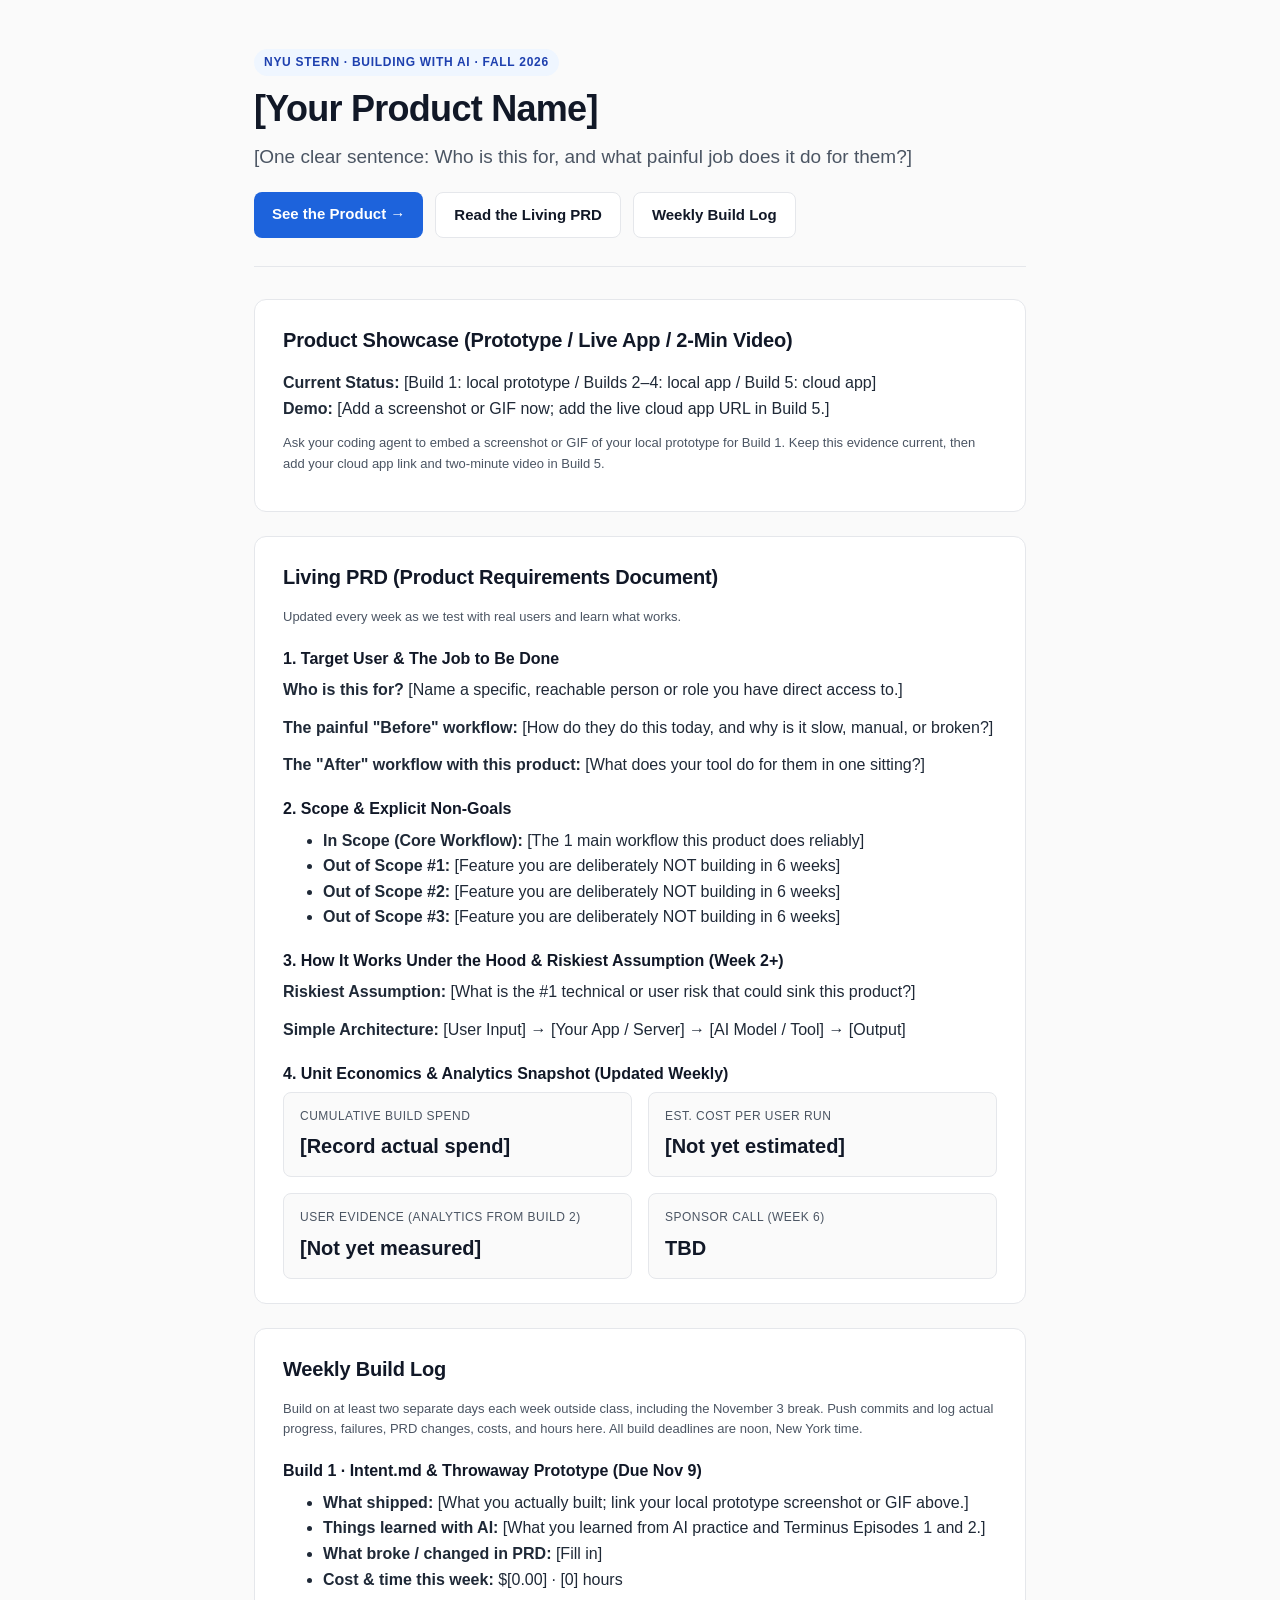
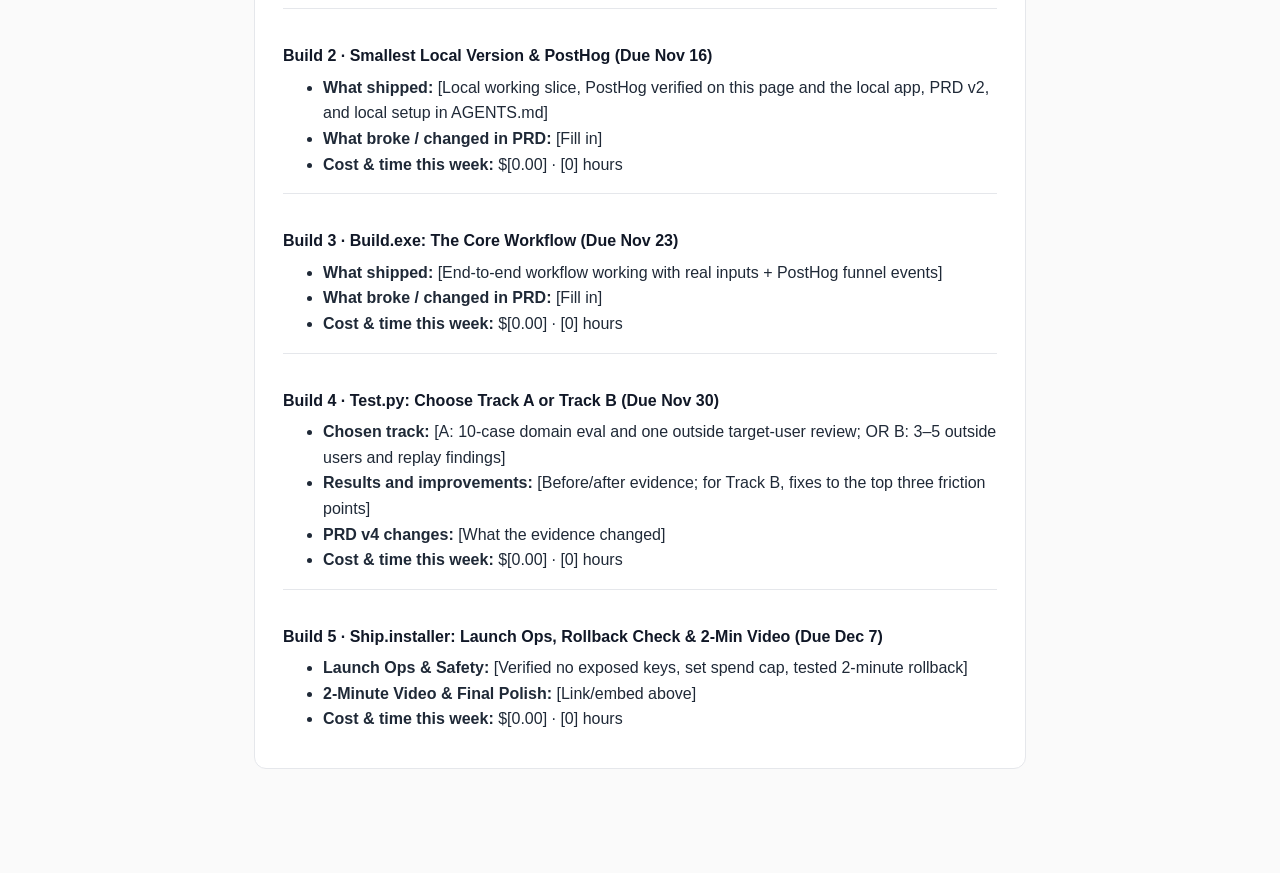
==== docs/index.html @ 8d72dbf9 "Initial commit" ====
<!DOCTYPE html>
<html lang="en">
<head>
  <meta charset="UTF-8" />
  <meta name="viewport" content="width=device-width, initial-scale=1.0" />
  <title>[Your Product Name] · Building with AI (Fall 2026)</title>

  <!-- Week 1: create your PostHog account only.
       Build 2: paste your project's current PostHog web snippet here,
       then install analytics in the local app and verify events. -->

  <style>
    :root {
      --bg: #fafafa;
      --card: #ffffff;
      --text: #111827;
      --muted: #4b5563;
      --border: #e5e7eb;
      --accent: #1d63dc;
      --tag-bg: #eff6ff;
      --tag-text: #1e40af;
    }
    * { box-sizing: border-box; }
    body {
      margin: 0;
      font-family: -apple-system, BlinkMacSystemFont, "DM Sans", "Segoe UI", Roboto, sans-serif;
      background: var(--bg);
      color: var(--text);
      line-height: 1.6;
    }
    .container {
      max-width: 820px;
      margin: 0 auto;
      padding: 48px 24px 80px;
    }
    header {
      border-bottom: 1px solid var(--border);
      padding-bottom: 28px;
      margin-bottom: 32px;
    }
    .eyebrow {
      display: inline-block;
      font-size: 12px;
      font-weight: 600;
      text-transform: uppercase;
      letter-spacing: 0.06em;
      background: var(--tag-bg);
      color: var(--tag-text);
      padding: 4px 10px;
      border-radius: 999px;
      margin-bottom: 12px;
    }
    h1 {
      font-size: 36px;
      line-height: 1.15;
      margin: 0 0 12px;
      letter-spacing: -0.02em;
    }
    .tagline {
      font-size: 19px;
      color: var(--muted);
      margin: 0 0 20px;
    }
    .cta-row {
      display: flex;
      gap: 12px;
      flex-wrap: wrap;
    }
    .btn {
      display: inline-block;
      padding: 10px 18px;
      border-radius: 8px;
      font-weight: 600;
      font-size: 15px;
      text-decoration: none;
      background: var(--accent);
      color: #fff;
    }
    .btn-secondary {
      background: var(--card);
      color: var(--text);
      border: 1px solid var(--border);
    }
    section {
      background: var(--card);
      border: 1px solid var(--border);
      border-radius: 12px;
      padding: 24px 28px;
      margin-bottom: 24px;
    }
    h2 {
      font-size: 20px;
      margin: 0 0 14px;
      letter-spacing: -0.01em;
    }
    h3 {
      font-size: 16px;
      margin: 18px 0 6px;
    }
    p, ul {
      margin: 0 0 12px;
      color: #1f2937;
    }
    .grid-2 {
      display: grid;
      grid-template-columns: repeat(auto-fit, minmax(240px, 1fr));
      gap: 16px;
    }
    .stat-box {
      border: 1px solid var(--border);
      border-radius: 8px;
      padding: 14px 16px;
      background: var(--bg);
    }
    .stat-label {
      font-size: 12px;
      color: var(--muted);
      text-transform: uppercase;
      letter-spacing: 0.04em;
    }
    .stat-value {
      font-size: 20px;
      font-weight: 700;
      margin-top: 4px;
    }
    .log-entry {
      border-top: 1px solid var(--border);
      padding-top: 16px;
      margin-top: 16px;
    }
    .log-entry:first-of-type {
      border-top: none;
      padding-top: 0;
      margin-top: 0;
    }
    .meta {
      font-size: 13px;
      color: var(--muted);
    }
  </style>
</head>
<body>
  <div class="container">
    <!-- HERO / PRODUCT PITCH -->
    <header>
      <span class="eyebrow">NYU Stern · Building with AI · Fall 2026</span>
      <h1>[Your Product Name]</h1>
      <p class="tagline">[One clear sentence: Who is this for, and what painful job does it do for them?]</p>
      <div class="cta-row">
        <a class="btn" href="#live-demo" onclick="window.posthog && posthog.capture('clicked_try_product')">See the Product →</a>
        <a class="btn btn-secondary" href="#prd">Read the Living PRD</a>
        <a class="btn btn-secondary" href="#build-log">Weekly Build Log</a>
      </div>
    </header>

    <!-- DEMO / SCREENSHOT / VIDEO SHOWCASE -->
    <section id="live-demo">
      <h2>Product Showcase (Prototype / Live App / 2-Min Video)</h2>
      <p>
        <strong>Current Status:</strong> [Build 1: local prototype / Builds 2–4: local app / Build 5: cloud app]<br />
        <strong>Demo:</strong> [Add a screenshot or GIF now; add the live cloud app URL in Build 5.]
      </p>
      <p class="meta">
        Ask your coding agent to embed a screenshot or GIF of your local prototype for Build 1. Keep this evidence current, then add your cloud app link and two-minute video in Build 5.
      </p>
    </section>

    <!-- LIVING PRD (Updated every week!) -->
    <section id="prd">
      <h2>Living PRD (Product Requirements Document)</h2>
      <p class="meta">Updated every week as we test with real users and learn what works.</p>

      <h3>1. Target User & The Job to Be Done</h3>
      <p><strong>Who is this for?</strong> [Name a specific, reachable person or role you have direct access to.]</p>
      <p><strong>The painful "Before" workflow:</strong> [How do they do this today, and why is it slow, manual, or broken?]</p>
      <p><strong>The "After" workflow with this product:</strong> [What does your tool do for them in one sitting?]</p>

      <h3>2. Scope & Explicit Non-Goals</h3>
      <ul>
        <li><strong>In Scope (Core Workflow):</strong> [The 1 main workflow this product does reliably]</li>
        <li><strong>Out of Scope #1:</strong> [Feature you are deliberately NOT building in 6 weeks]</li>
        <li><strong>Out of Scope #2:</strong> [Feature you are deliberately NOT building in 6 weeks]</li>
        <li><strong>Out of Scope #3:</strong> [Feature you are deliberately NOT building in 6 weeks]</li>
      </ul>

      <h3>3. How It Works Under the Hood & Riskiest Assumption (Week 2+)</h3>
      <p><strong>Riskiest Assumption:</strong> [What is the #1 technical or user risk that could sink this product?]</p>
      <p><strong>Simple Architecture:</strong> [User Input] → [Your App / Server] → [AI Model / Tool] → [Output]</p>

      <h3>4. Unit Economics & Analytics Snapshot (Updated Weekly)</h3>
      <div class="grid-2">
        <div class="stat-box">
          <div class="stat-label">Cumulative Build Spend</div>
          <div class="stat-value">[Record actual spend]</div>
        </div>
        <div class="stat-box">
          <div class="stat-label">Est. Cost Per User Run</div>
          <div class="stat-value">[Not yet estimated]</div>
        </div>
        <div class="stat-box">
          <div class="stat-label">User Evidence (Analytics from Build 2)</div>
          <div class="stat-value">[Not yet measured]</div>
        </div>
        <div class="stat-box">
          <div class="stat-label">Sponsor Call (Week 6)</div>
          <div class="stat-value">TBD</div>
        </div>
      </div>
    </section>

    <!-- WEEKLY BUILD LOG (Updated at least twice a week via Git commits) -->
    <section id="build-log">
      <h2>Weekly Build Log</h2>
      <p class="meta">Build on at least two separate days each week outside class, including the November 3 break. Push commits and log actual progress, failures, PRD changes, costs, and hours here. All build deadlines are noon, New York time.</p>

      <div class="log-entry">
        <h3>Build 1 · Intent.md & Throwaway Prototype (Due Nov 9)</h3>
        <ul>
          <li><strong>What shipped:</strong> [What you actually built; link your local prototype screenshot or GIF above.]</li>
          <li><strong>Things learned with AI:</strong> [What you learned from AI practice and Terminus Episodes 1 and 2.]</li>
          <li><strong>What broke / changed in PRD:</strong> [Fill in]</li>
          <li><strong>Cost & time this week:</strong> $[0.00] · [0] hours</li>
        </ul>
      </div>

      <div class="log-entry">
        <h3>Build 2 · Smallest Local Version & PostHog (Due Nov 16)</h3>
        <ul>
          <li><strong>What shipped:</strong> [Local working slice, PostHog verified on this page and the local app, PRD v2, and local setup in AGENTS.md]</li>
          <li><strong>What broke / changed in PRD:</strong> [Fill in]</li>
          <li><strong>Cost & time this week:</strong> $[0.00] · [0] hours</li>
        </ul>
      </div>

      <div class="log-entry">
        <h3>Build 3 · Build.exe: The Core Workflow (Due Nov 23)</h3>
        <ul>
          <li><strong>What shipped:</strong> [End-to-end workflow working with real inputs + PostHog funnel events]</li>
          <li><strong>What broke / changed in PRD:</strong> [Fill in]</li>
          <li><strong>Cost & time this week:</strong> $[0.00] · [0] hours</li>
        </ul>
      </div>

      <div class="log-entry">
        <h3>Build 4 · Test.py: Choose Track A or Track B (Due Nov 30)</h3>
        <ul>
          <li><strong>Chosen track:</strong> [A: 10-case domain eval and one outside target-user review; OR B: 3–5 outside users and replay findings]</li>
          <li><strong>Results and improvements:</strong> [Before/after evidence; for Track B, fixes to the top three friction points]</li>
          <li><strong>PRD v4 changes:</strong> [What the evidence changed]</li>
          <li><strong>Cost & time this week:</strong> $[0.00] · [0] hours</li>
        </ul>
      </div>

      <div class="log-entry">
        <h3>Build 5 · Ship.installer: Launch Ops, Rollback Check & 2-Min Video (Due Dec 7)</h3>
        <ul>
          <li><strong>Launch Ops & Safety:</strong> [Verified no exposed keys, set spend cap, tested 2-minute rollback]</li>
          <li><strong>2-Minute Video & Final Polish:</strong> [Link/embed above]</li>
          <li><strong>Cost & time this week:</strong> $[0.00] · [0] hours</li>
        </ul>
      </div>
    </section>
  </div>
</body>
</html>
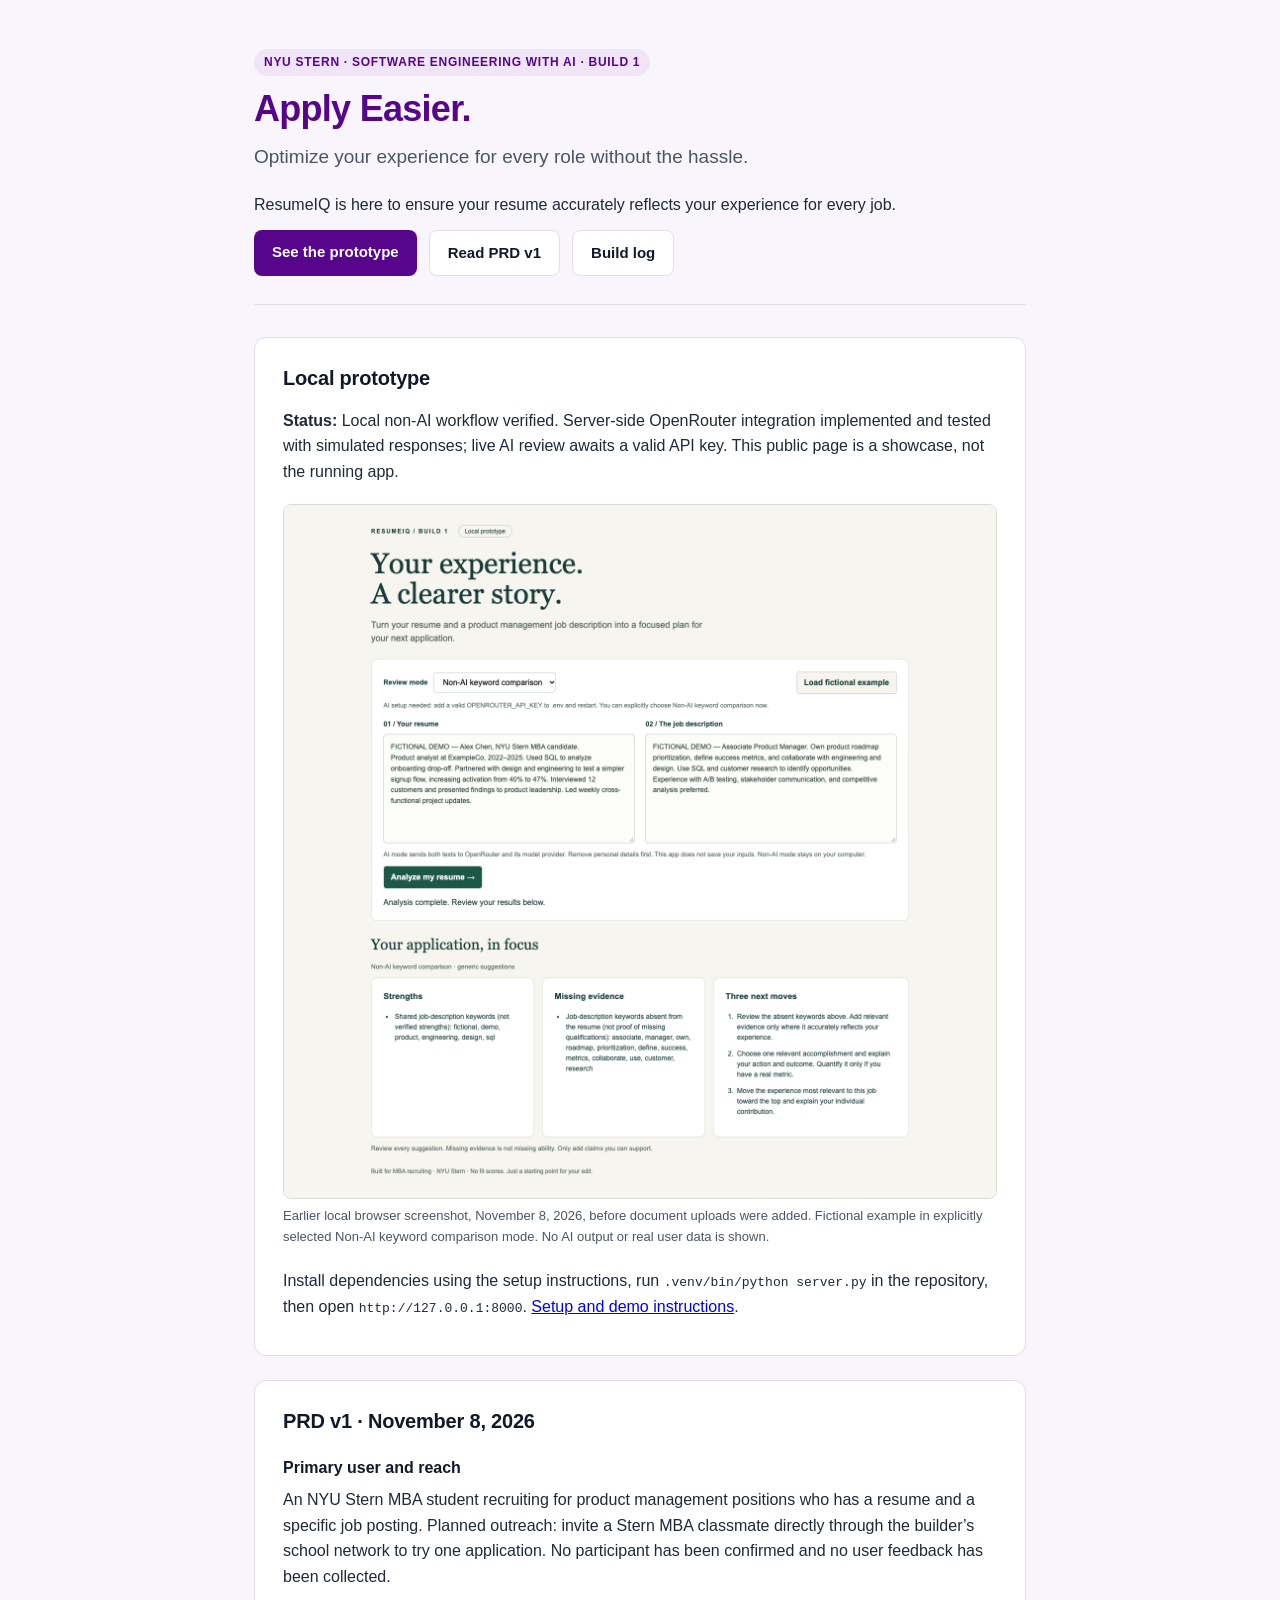
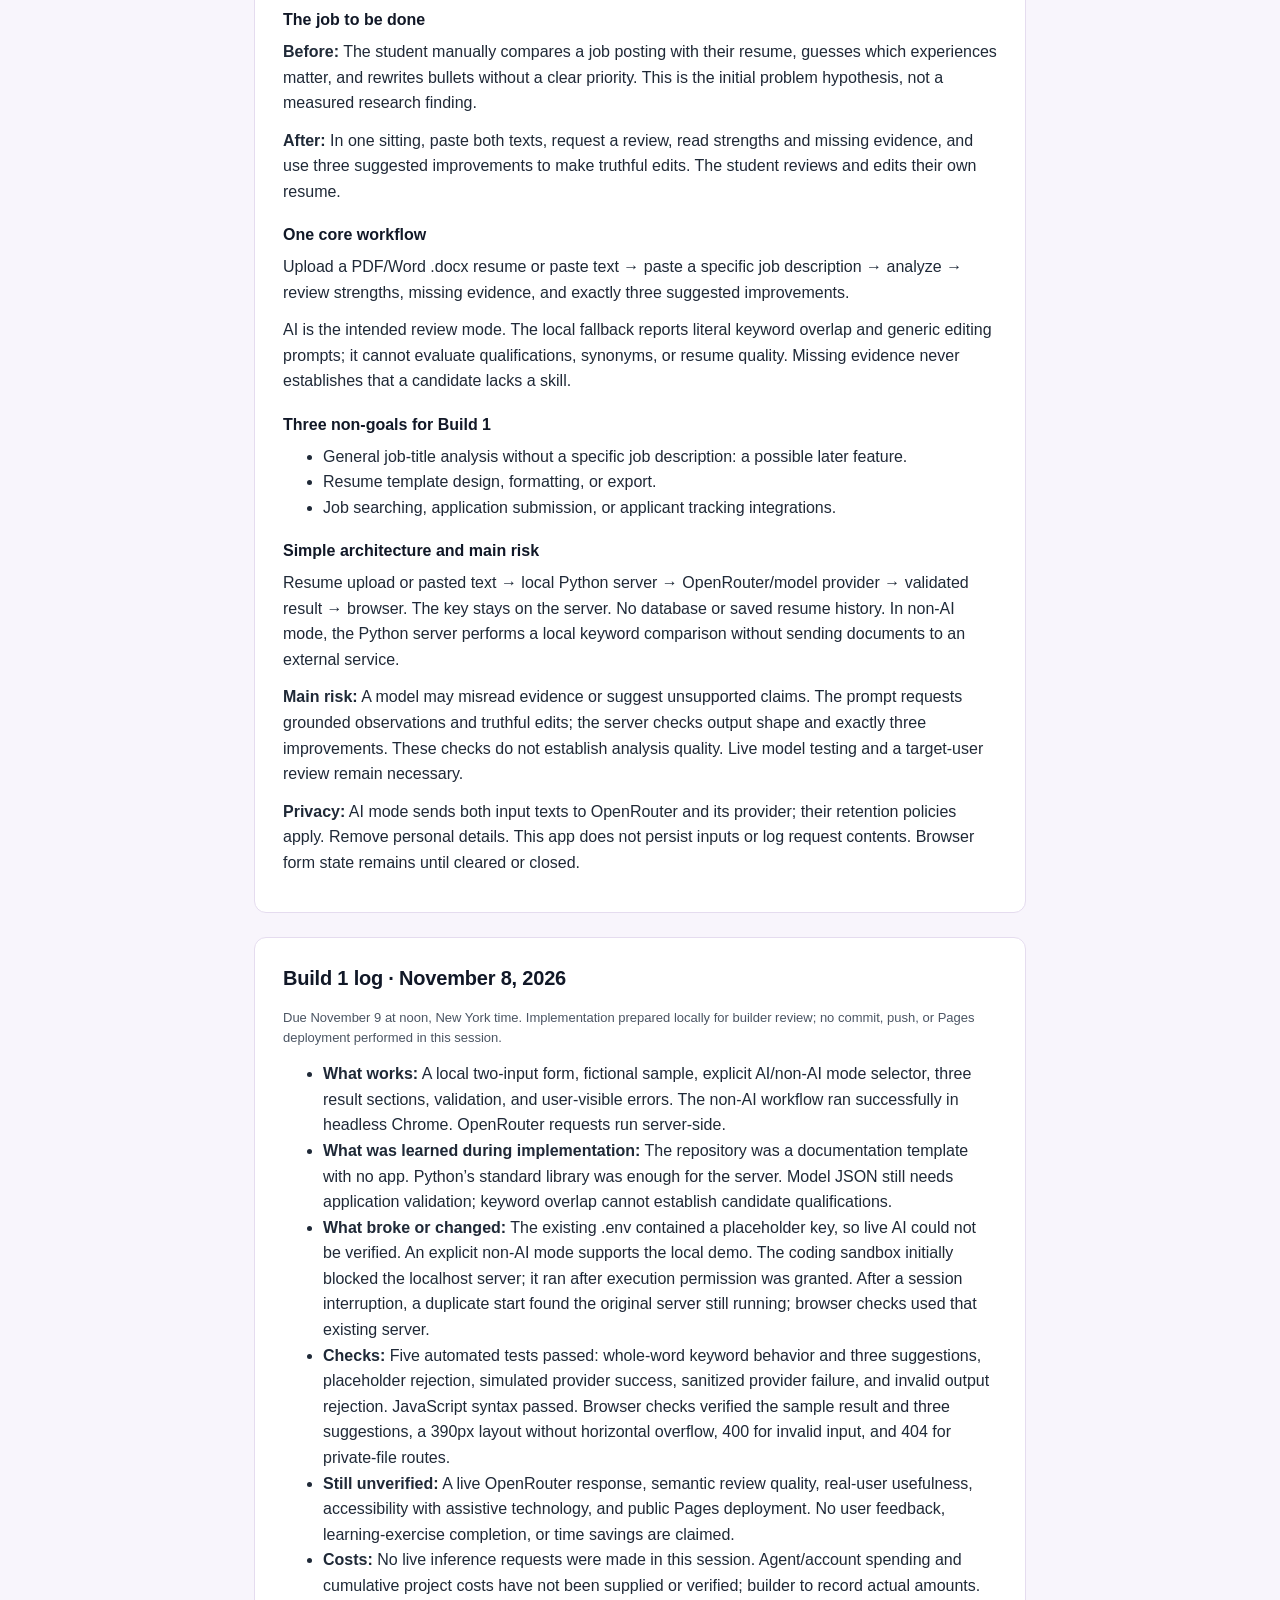
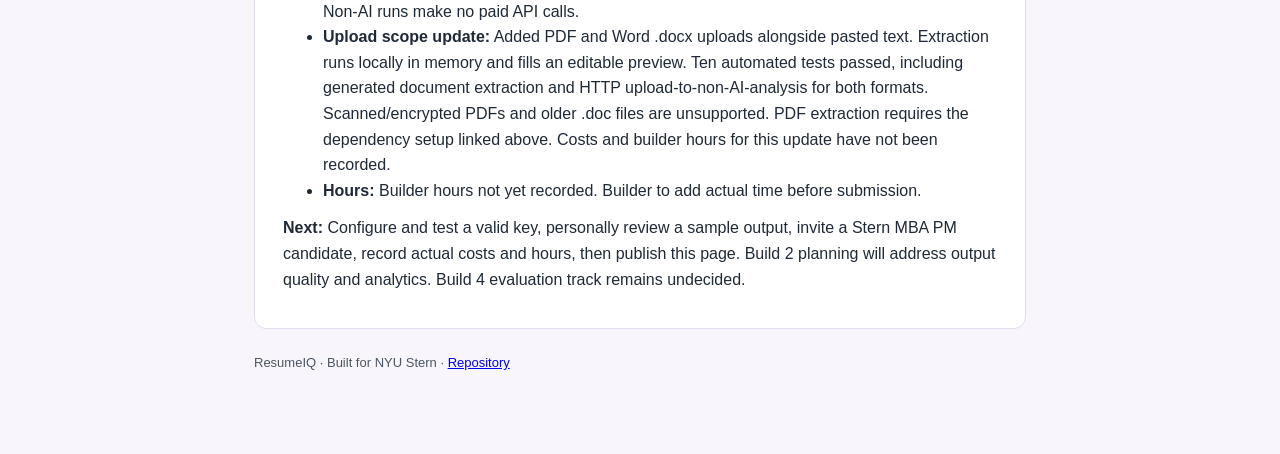
==== commit 9c7c2d4e: "Build ResumeIQ prototype with document uploads and product page" ====
--- a/docs/index.html
+++ b/docs/index.html
@@ -3,7 +3,7 @@
 <head>
   <meta charset="UTF-8" />
   <meta name="viewport" content="width=device-width, initial-scale=1.0" />
-  <title>[Your Product Name] · Building with AI (Fall 2026)</title>
+  <title>Apply Easier. · ResumeIQ</title>
 
   <!-- Week 1: create your PostHog account only.
        Build 2: paste your project's current PostHog web snippet here,
@@ -11,14 +11,14 @@
 
   <style>
     :root {
-      --bg: #fafafa;
+      --bg: #f8f5fc;
       --card: #ffffff;
       --text: #111827;
       --muted: #4b5563;
-      --border: #e5e7eb;
-      --accent: #1d63dc;
-      --tag-bg: #eff6ff;
-      --tag-text: #1e40af;
+      --border: #e5dcef;
+      --accent: #57068c;
+      --tag-bg: #efe5f7;
+      --tag-text: #57068c;
     }
     * { box-sizing: border-box; }
     body {
@@ -51,6 +51,7 @@
       margin-bottom: 12px;
     }
     h1 {
+      color: var(--accent);
       font-size: 36px;
       line-height: 1.15;
       margin: 0 0 12px;
@@ -140,126 +141,53 @@
   </style>
 </head>
 <body>
-  <div class="container">
-    <!-- HERO / PRODUCT PITCH -->
+  <main class="container">
     <header>
-      <span class="eyebrow">NYU Stern · Building with AI · Fall 2026</span>
-      <h1>[Your Product Name]</h1>
-      <p class="tagline">[One clear sentence: Who is this for, and what painful job does it do for them?]</p>
-      <div class="cta-row">
-        <a class="btn" href="#live-demo" onclick="window.posthog && posthog.capture('clicked_try_product')">See the Product →</a>
-        <a class="btn btn-secondary" href="#prd">Read the Living PRD</a>
-        <a class="btn btn-secondary" href="#build-log">Weekly Build Log</a>
-      </div>
+      <span class="eyebrow">NYU Stern · Software Engineering with AI · Build 1</span>
+      <h1>Apply Easier.</h1>
+      <p class="tagline">Optimize your experience for every role without the hassle.</p>
+      <p>ResumeIQ is here to ensure your resume accurately reflects your experience for every job.</p>
+      <div class="cta-row"><a class="btn" href="#live-demo">See the prototype</a><a class="btn btn-secondary" href="#prd">Read PRD v1</a><a class="btn btn-secondary" href="#build-log">Build log</a></div>
     </header>
-
-    <!-- DEMO / SCREENSHOT / VIDEO SHOWCASE -->
     <section id="live-demo">
-      <h2>Product Showcase (Prototype / Live App / 2-Min Video)</h2>
-      <p>
-        <strong>Current Status:</strong> [Build 1: local prototype / Builds 2–4: local app / Build 5: cloud app]<br />
-        <strong>Demo:</strong> [Add a screenshot or GIF now; add the live cloud app URL in Build 5.]
-      </p>
-      <p class="meta">
-        Ask your coding agent to embed a screenshot or GIF of your local prototype for Build 1. Keep this evidence current, then add your cloud app link and two-minute video in Build 5.
-      </p>
+      <h2>Local prototype</h2>
+      <p><strong>Status:</strong> Local non-AI workflow verified. Server-side OpenRouter integration implemented and tested with simulated responses; live AI review awaits a valid API key. This public page is a showcase, not the running app.</p>
+      <figure style="margin:20px 0"><a href="assets/prototype.png"><img src="assets/prototype.png" width="1440" height="1400" style="width:100%;height:auto;border:1px solid #d7ded5;border-radius:8px" alt="Actual ResumeIQ prototype showing fictional resume and job description inputs, non-AI keyword matches, missing keywords, and three generic suggestions."></a><figcaption class="meta">Earlier local browser screenshot, November 8, 2026, before document uploads were added. Fictional example in explicitly selected Non-AI keyword comparison mode. No AI output or real user data is shown.</figcaption></figure>
+      <p>Install dependencies using the setup instructions, run <code>.venv/bin/python server.py</code> in the repository, then open <code>http://127.0.0.1:8000</code>. <a href="https://github.com/building-with-ai-f26/mss9540-projectTBD#readme">Setup and demo instructions</a>.</p>
     </section>
-
-    <!-- LIVING PRD (Updated every week!) -->
     <section id="prd">
-      <h2>Living PRD (Product Requirements Document)</h2>
-      <p class="meta">Updated every week as we test with real users and learn what works.</p>
-
-      <h3>1. Target User & The Job to Be Done</h3>
-      <p><strong>Who is this for?</strong> [Name a specific, reachable person or role you have direct access to.]</p>
-      <p><strong>The painful "Before" workflow:</strong> [How do they do this today, and why is it slow, manual, or broken?]</p>
-      <p><strong>The "After" workflow with this product:</strong> [What does your tool do for them in one sitting?]</p>
-
-      <h3>2. Scope & Explicit Non-Goals</h3>
+      <h2>PRD v1 · November 8, 2026</h2>
+      <h3>Primary user and reach</h3>
+      <p>An NYU Stern MBA student recruiting for product management positions who has a resume and a specific job posting. Planned outreach: invite a Stern MBA classmate directly through the builder’s school network to try one application. No participant has been confirmed and no user feedback has been collected.</p>
+      <h3>The job to be done</h3>
+      <p><strong>Before:</strong> The student manually compares a job posting with their resume, guesses which experiences matter, and rewrites bullets without a clear priority. This is the initial problem hypothesis, not a measured research finding.</p>
+      <p><strong>After:</strong> In one sitting, paste both texts, request a review, read strengths and missing evidence, and use three suggested improvements to make truthful edits. The student reviews and edits their own resume.</p>
+      <h3>One core workflow</h3>
+      <p>Upload a PDF/Word .docx resume or paste text → paste a specific job description → analyze → review strengths, missing evidence, and exactly three suggested improvements.</p>
+      <p>AI is the intended review mode. The local fallback reports literal keyword overlap and generic editing prompts; it cannot evaluate qualifications, synonyms, or resume quality. Missing evidence never establishes that a candidate lacks a skill.</p>
+      <h3>Three non-goals for Build 1</h3>
+      <ul><li>General job-title analysis without a specific job description: a possible later feature.</li><li>Resume template design, formatting, or export.</li><li>Job searching, application submission, or applicant tracking integrations.</li></ul>
+      <h3>Simple architecture and main risk</h3>
+      <p>Resume upload or pasted text → local Python server → OpenRouter/model provider → validated result → browser. The key stays on the server. No database or saved resume history. In non-AI mode, the Python server performs a local keyword comparison without sending documents to an external service.</p>
+      <p><strong>Main risk:</strong> A model may misread evidence or suggest unsupported claims. The prompt requests grounded observations and truthful edits; the server checks output shape and exactly three improvements. These checks do not establish analysis quality. Live model testing and a target-user review remain necessary.</p>
+      <p><strong>Privacy:</strong> AI mode sends both input texts to OpenRouter and its provider; their retention policies apply. Remove personal details. This app does not persist inputs or log request contents. Browser form state remains until cleared or closed.</p>
+    </section>
+    <section id="build-log">
+      <h2>Build 1 log · November 8, 2026</h2>
+      <p class="meta">Due November 9 at noon, New York time. Implementation prepared locally for builder review; no commit, push, or Pages deployment performed in this session.</p>
       <ul>
-        <li><strong>In Scope (Core Workflow):</strong> [The 1 main workflow this product does reliably]</li>
-        <li><strong>Out of Scope #1:</strong> [Feature you are deliberately NOT building in 6 weeks]</li>
-        <li><strong>Out of Scope #2:</strong> [Feature you are deliberately NOT building in 6 weeks]</li>
-        <li><strong>Out of Scope #3:</strong> [Feature you are deliberately NOT building in 6 weeks]</li>
+        <li><strong>What works:</strong> A local two-input form, fictional sample, explicit AI/non-AI mode selector, three result sections, validation, and user-visible errors. The non-AI workflow ran successfully in headless Chrome. OpenRouter requests run server-side.</li>
+        <li><strong>What was learned during implementation:</strong> The repository was a documentation template with no app. Python’s standard library was enough for the server. Model JSON still needs application validation; keyword overlap cannot establish candidate qualifications.</li>
+        <li><strong>What broke or changed:</strong> The existing .env contained a placeholder key, so live AI could not be verified. An explicit non-AI mode supports the local demo. The coding sandbox initially blocked the localhost server; it ran after execution permission was granted. After a session interruption, a duplicate start found the original server still running; browser checks used that existing server.</li>
+        <li><strong>Checks:</strong> Five automated tests passed: whole-word keyword behavior and three suggestions, placeholder rejection, simulated provider success, sanitized provider failure, and invalid output rejection. JavaScript syntax passed. Browser checks verified the sample result and three suggestions, a 390px layout without horizontal overflow, 400 for invalid input, and 404 for private-file routes.</li>
+        <li><strong>Still unverified:</strong> A live OpenRouter response, semantic review quality, real-user usefulness, accessibility with assistive technology, and public Pages deployment. No user feedback, learning-exercise completion, or time savings are claimed.</li>
+        <li><strong>Costs:</strong> No live inference requests were made in this session. Agent/account spending and cumulative project costs have not been supplied or verified; builder to record actual amounts. Non-AI runs make no paid API calls.</li>
+        <li><strong>Upload scope update:</strong> Added PDF and Word .docx uploads alongside pasted text. Extraction runs locally in memory and fills an editable preview. Ten automated tests passed, including generated document extraction and HTTP upload-to-non-AI-analysis for both formats. Scanned/encrypted PDFs and older .doc files are unsupported. PDF extraction requires the dependency setup linked above. Costs and builder hours for this update have not been recorded.</li>
+        <li><strong>Hours:</strong> Builder hours not yet recorded. Builder to add actual time before submission.</li>
       </ul>
-
-      <h3>3. How It Works Under the Hood & Riskiest Assumption (Week 2+)</h3>
-      <p><strong>Riskiest Assumption:</strong> [What is the #1 technical or user risk that could sink this product?]</p>
-      <p><strong>Simple Architecture:</strong> [User Input] → [Your App / Server] → [AI Model / Tool] → [Output]</p>
-
-      <h3>4. Unit Economics & Analytics Snapshot (Updated Weekly)</h3>
-      <div class="grid-2">
-        <div class="stat-box">
-          <div class="stat-label">Cumulative Build Spend</div>
-          <div class="stat-value">[Record actual spend]</div>
-        </div>
-        <div class="stat-box">
-          <div class="stat-label">Est. Cost Per User Run</div>
-          <div class="stat-value">[Not yet estimated]</div>
-        </div>
-        <div class="stat-box">
-          <div class="stat-label">User Evidence (Analytics from Build 2)</div>
-          <div class="stat-value">[Not yet measured]</div>
-        </div>
-        <div class="stat-box">
-          <div class="stat-label">Sponsor Call (Week 6)</div>
-          <div class="stat-value">TBD</div>
-        </div>
-      </div>
+      <p><strong>Next:</strong> Configure and test a valid key, personally review a sample output, invite a Stern MBA PM candidate, record actual costs and hours, then publish this page. Build 2 planning will address output quality and analytics. Build 4 evaluation track remains undecided.</p>
     </section>
-
-    <!-- WEEKLY BUILD LOG (Updated at least twice a week via Git commits) -->
-    <section id="build-log">
-      <h2>Weekly Build Log</h2>
-      <p class="meta">Build on at least two separate days each week outside class, including the November 3 break. Push commits and log actual progress, failures, PRD changes, costs, and hours here. All build deadlines are noon, New York time.</p>
-
-      <div class="log-entry">
-        <h3>Build 1 · Intent.md & Throwaway Prototype (Due Nov 9)</h3>
-        <ul>
-          <li><strong>What shipped:</strong> [What you actually built; link your local prototype screenshot or GIF above.]</li>
-          <li><strong>Things learned with AI:</strong> [What you learned from AI practice and Terminus Episodes 1 and 2.]</li>
-          <li><strong>What broke / changed in PRD:</strong> [Fill in]</li>
-          <li><strong>Cost & time this week:</strong> $[0.00] · [0] hours</li>
-        </ul>
-      </div>
-
-      <div class="log-entry">
-        <h3>Build 2 · Smallest Local Version & PostHog (Due Nov 16)</h3>
-        <ul>
-          <li><strong>What shipped:</strong> [Local working slice, PostHog verified on this page and the local app, PRD v2, and local setup in AGENTS.md]</li>
-          <li><strong>What broke / changed in PRD:</strong> [Fill in]</li>
-          <li><strong>Cost & time this week:</strong> $[0.00] · [0] hours</li>
-        </ul>
-      </div>
-
-      <div class="log-entry">
-        <h3>Build 3 · Build.exe: The Core Workflow (Due Nov 23)</h3>
-        <ul>
-          <li><strong>What shipped:</strong> [End-to-end workflow working with real inputs + PostHog funnel events]</li>
-          <li><strong>What broke / changed in PRD:</strong> [Fill in]</li>
-          <li><strong>Cost & time this week:</strong> $[0.00] · [0] hours</li>
-        </ul>
-      </div>
-
-      <div class="log-entry">
-        <h3>Build 4 · Test.py: Choose Track A or Track B (Due Nov 30)</h3>
-        <ul>
-          <li><strong>Chosen track:</strong> [A: 10-case domain eval and one outside target-user review; OR B: 3–5 outside users and replay findings]</li>
-          <li><strong>Results and improvements:</strong> [Before/after evidence; for Track B, fixes to the top three friction points]</li>
-          <li><strong>PRD v4 changes:</strong> [What the evidence changed]</li>
-          <li><strong>Cost & time this week:</strong> $[0.00] · [0] hours</li>
-        </ul>
-      </div>
-
-      <div class="log-entry">
-        <h3>Build 5 · Ship.installer: Launch Ops, Rollback Check & 2-Min Video (Due Dec 7)</h3>
-        <ul>
-          <li><strong>Launch Ops & Safety:</strong> [Verified no exposed keys, set spend cap, tested 2-minute rollback]</li>
-          <li><strong>2-Minute Video & Final Polish:</strong> [Link/embed above]</li>
-          <li><strong>Cost & time this week:</strong> $[0.00] · [0] hours</li>
-        </ul>
-      </div>
-    </section>
-  </div>
+    <footer class="meta">ResumeIQ · Built for NYU Stern · <a href="https://github.com/building-with-ai-f26/mss9540-projectTBD">Repository</a></footer>
+  </main>
 </body>
 </html>
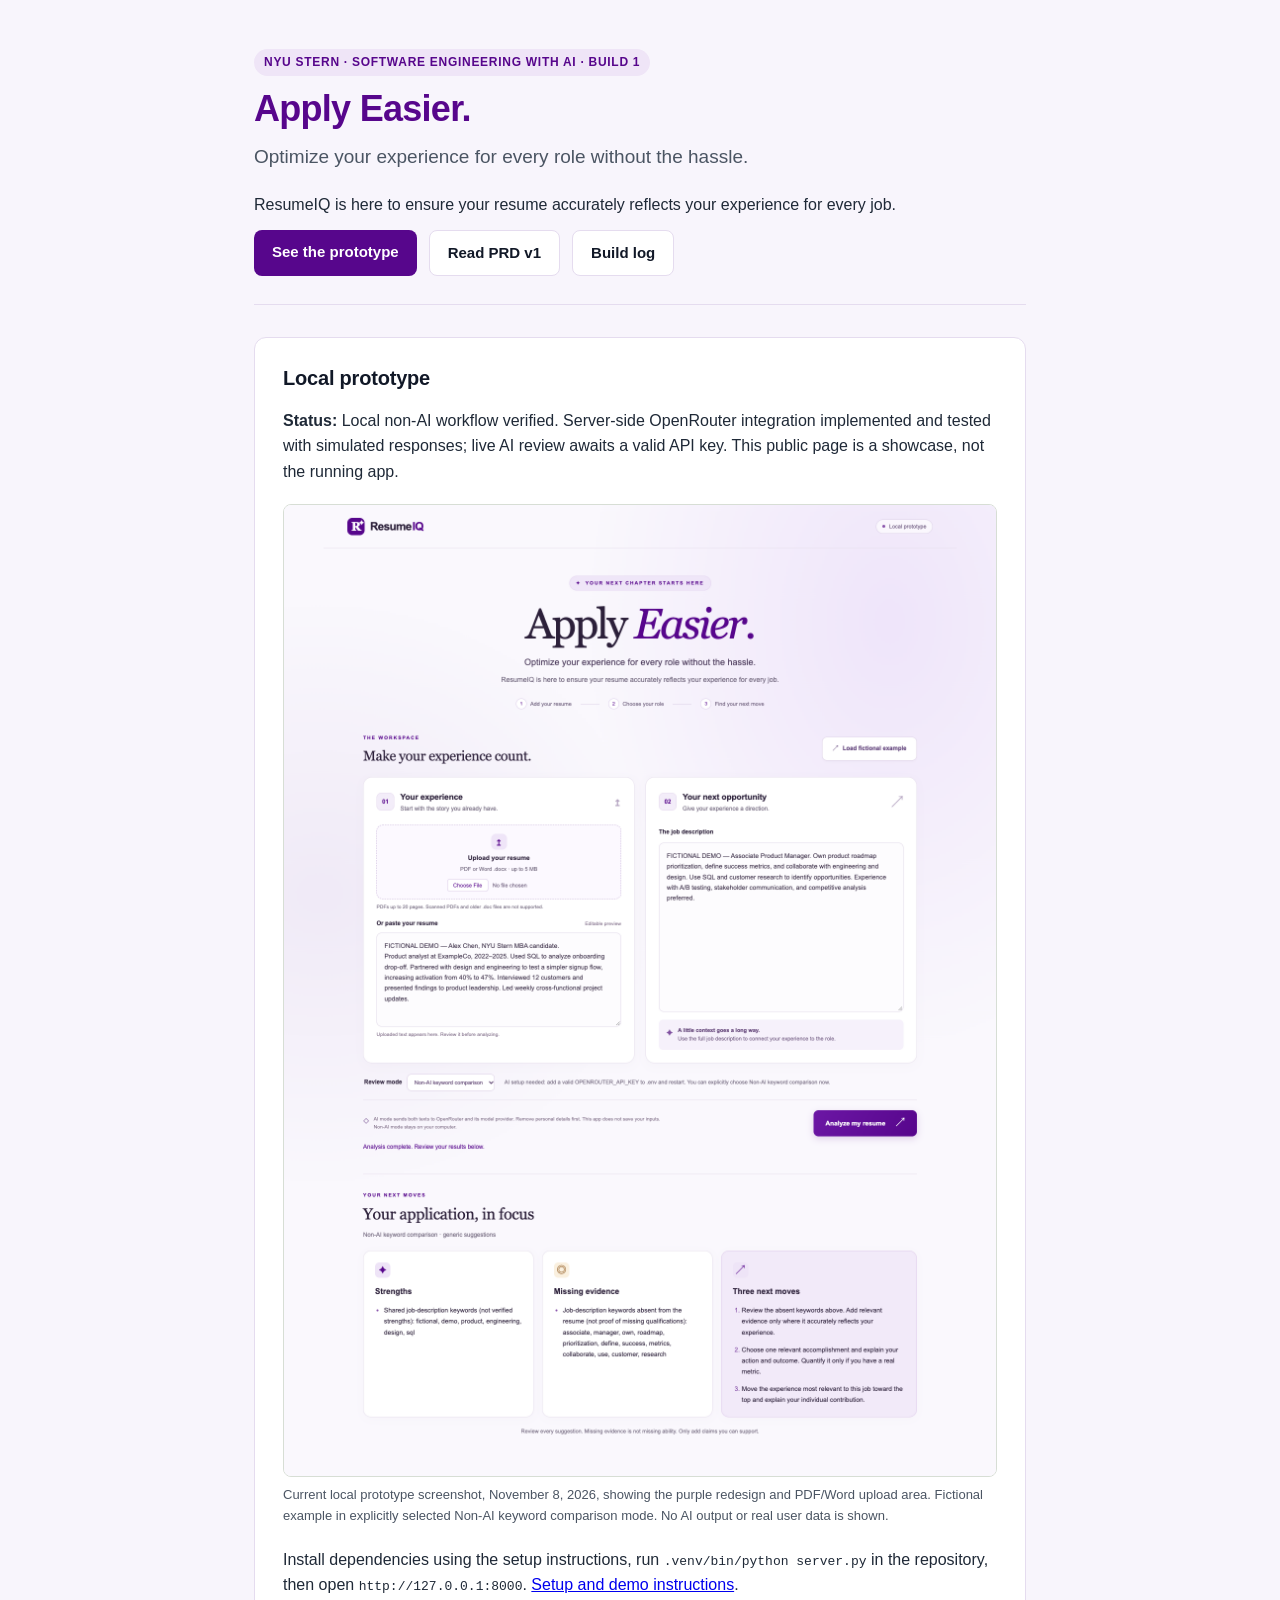
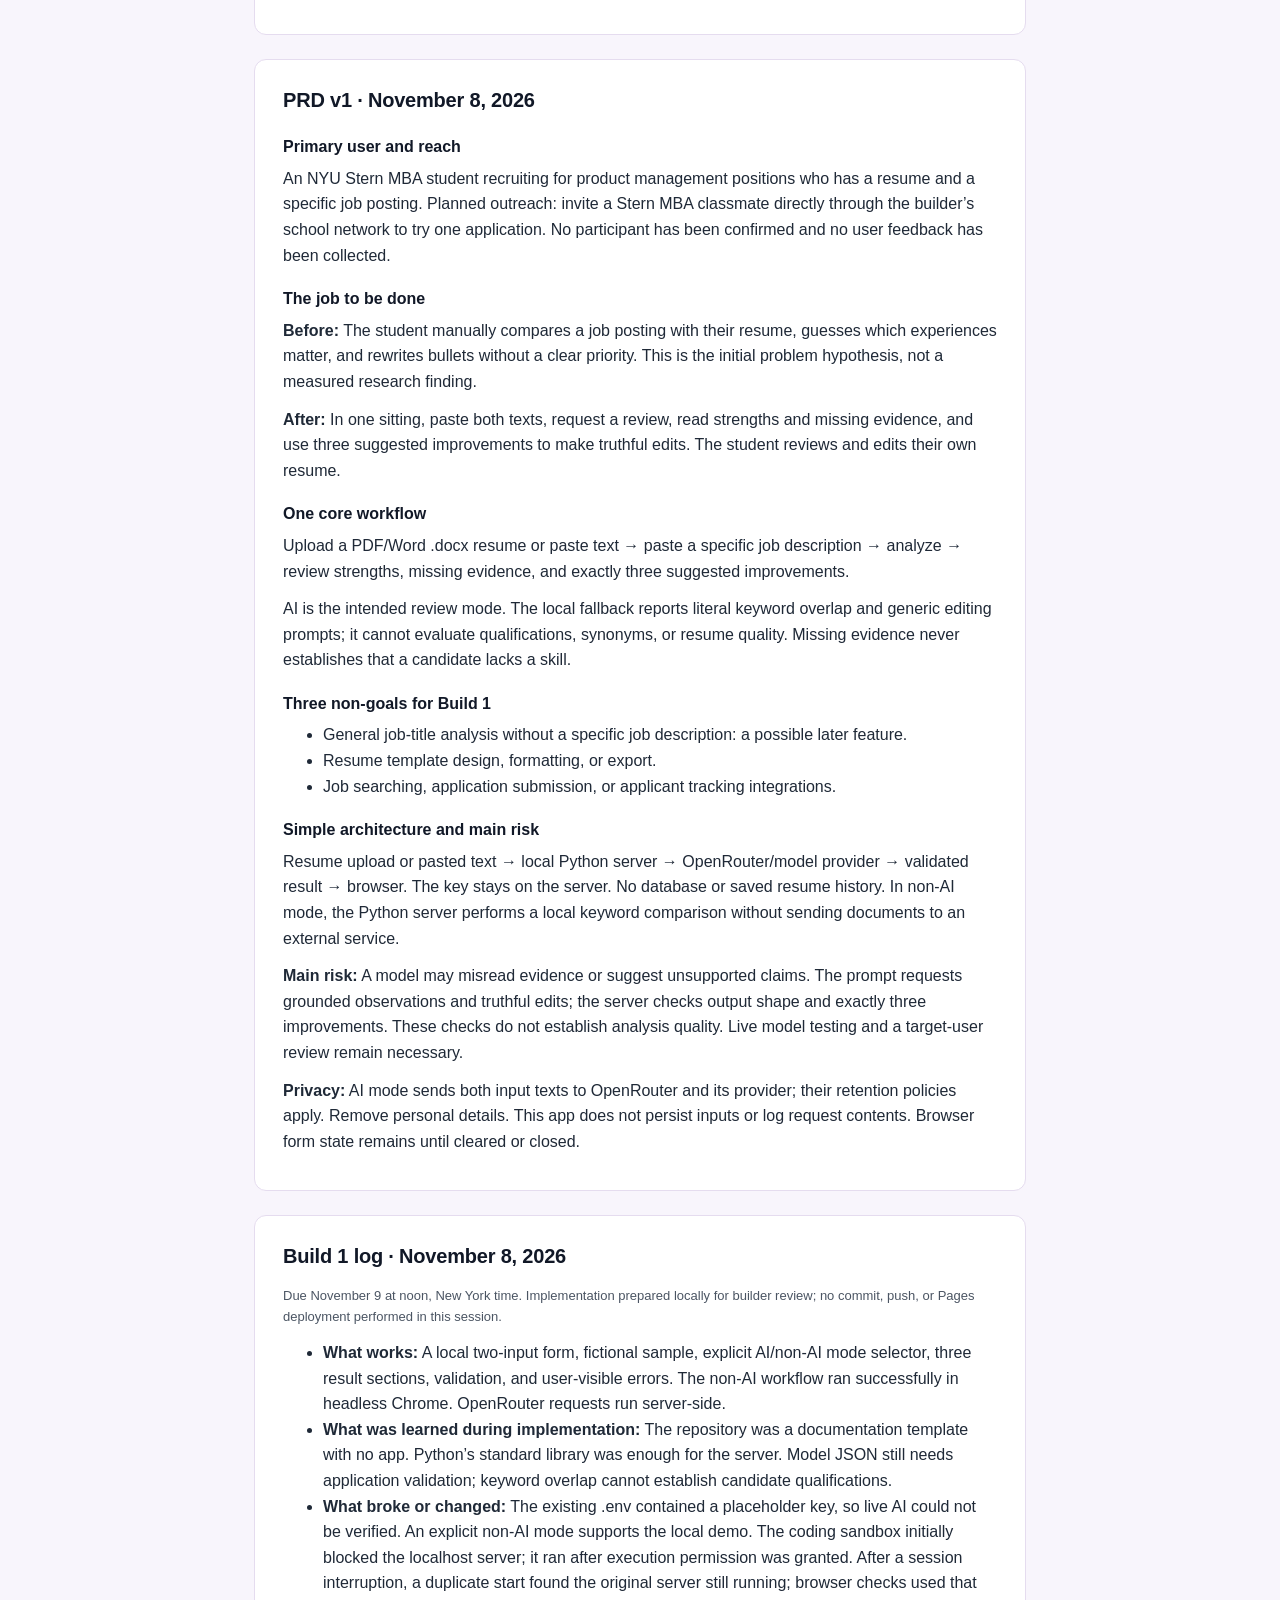
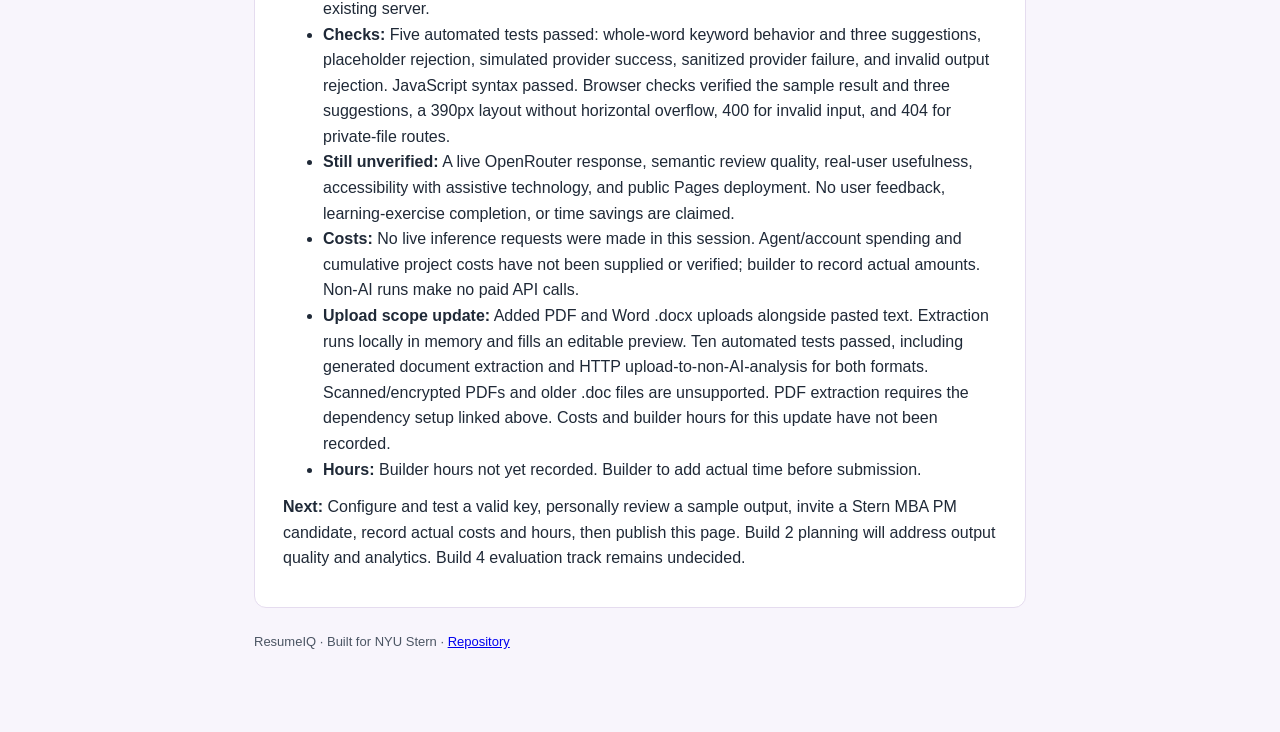
==== commit 749d4e6f: "Refresh prototype screenshot to show purple redesign" ====
--- a/docs/index.html
+++ b/docs/index.html
@@ -152,7 +152,7 @@
     <section id="live-demo">
       <h2>Local prototype</h2>
       <p><strong>Status:</strong> Local non-AI workflow verified. Server-side OpenRouter integration implemented and tested with simulated responses; live AI review awaits a valid API key. This public page is a showcase, not the running app.</p>
-      <figure style="margin:20px 0"><a href="assets/prototype.png"><img src="assets/prototype.png" width="1440" height="1400" style="width:100%;height:auto;border:1px solid #d7ded5;border-radius:8px" alt="Actual ResumeIQ prototype showing fictional resume and job description inputs, non-AI keyword matches, missing keywords, and three generic suggestions."></a><figcaption class="meta">Earlier local browser screenshot, November 8, 2026, before document uploads were added. Fictional example in explicitly selected Non-AI keyword comparison mode. No AI output or real user data is shown.</figcaption></figure>
+      <figure style="margin:20px 0"><a href="assets/prototype.png"><img src="assets/prototype.png" width="1440" height="1964" style="width:100%;height:auto;border:1px solid #d7ded5;border-radius:8px" alt="Redesigned purple ResumeIQ prototype with the Apply Easier headline, PDF/Word upload area, fictional resume and job description, and three non-AI result cards."></a><figcaption class="meta">Current local prototype screenshot, November 8, 2026, showing the purple redesign and PDF/Word upload area. Fictional example in explicitly selected Non-AI keyword comparison mode. No AI output or real user data is shown.</figcaption></figure>
       <p>Install dependencies using the setup instructions, run <code>.venv/bin/python server.py</code> in the repository, then open <code>http://127.0.0.1:8000</code>. <a href="https://github.com/building-with-ai-f26/mss9540-projectTBD#readme">Setup and demo instructions</a>.</p>
     </section>
     <section id="prd">
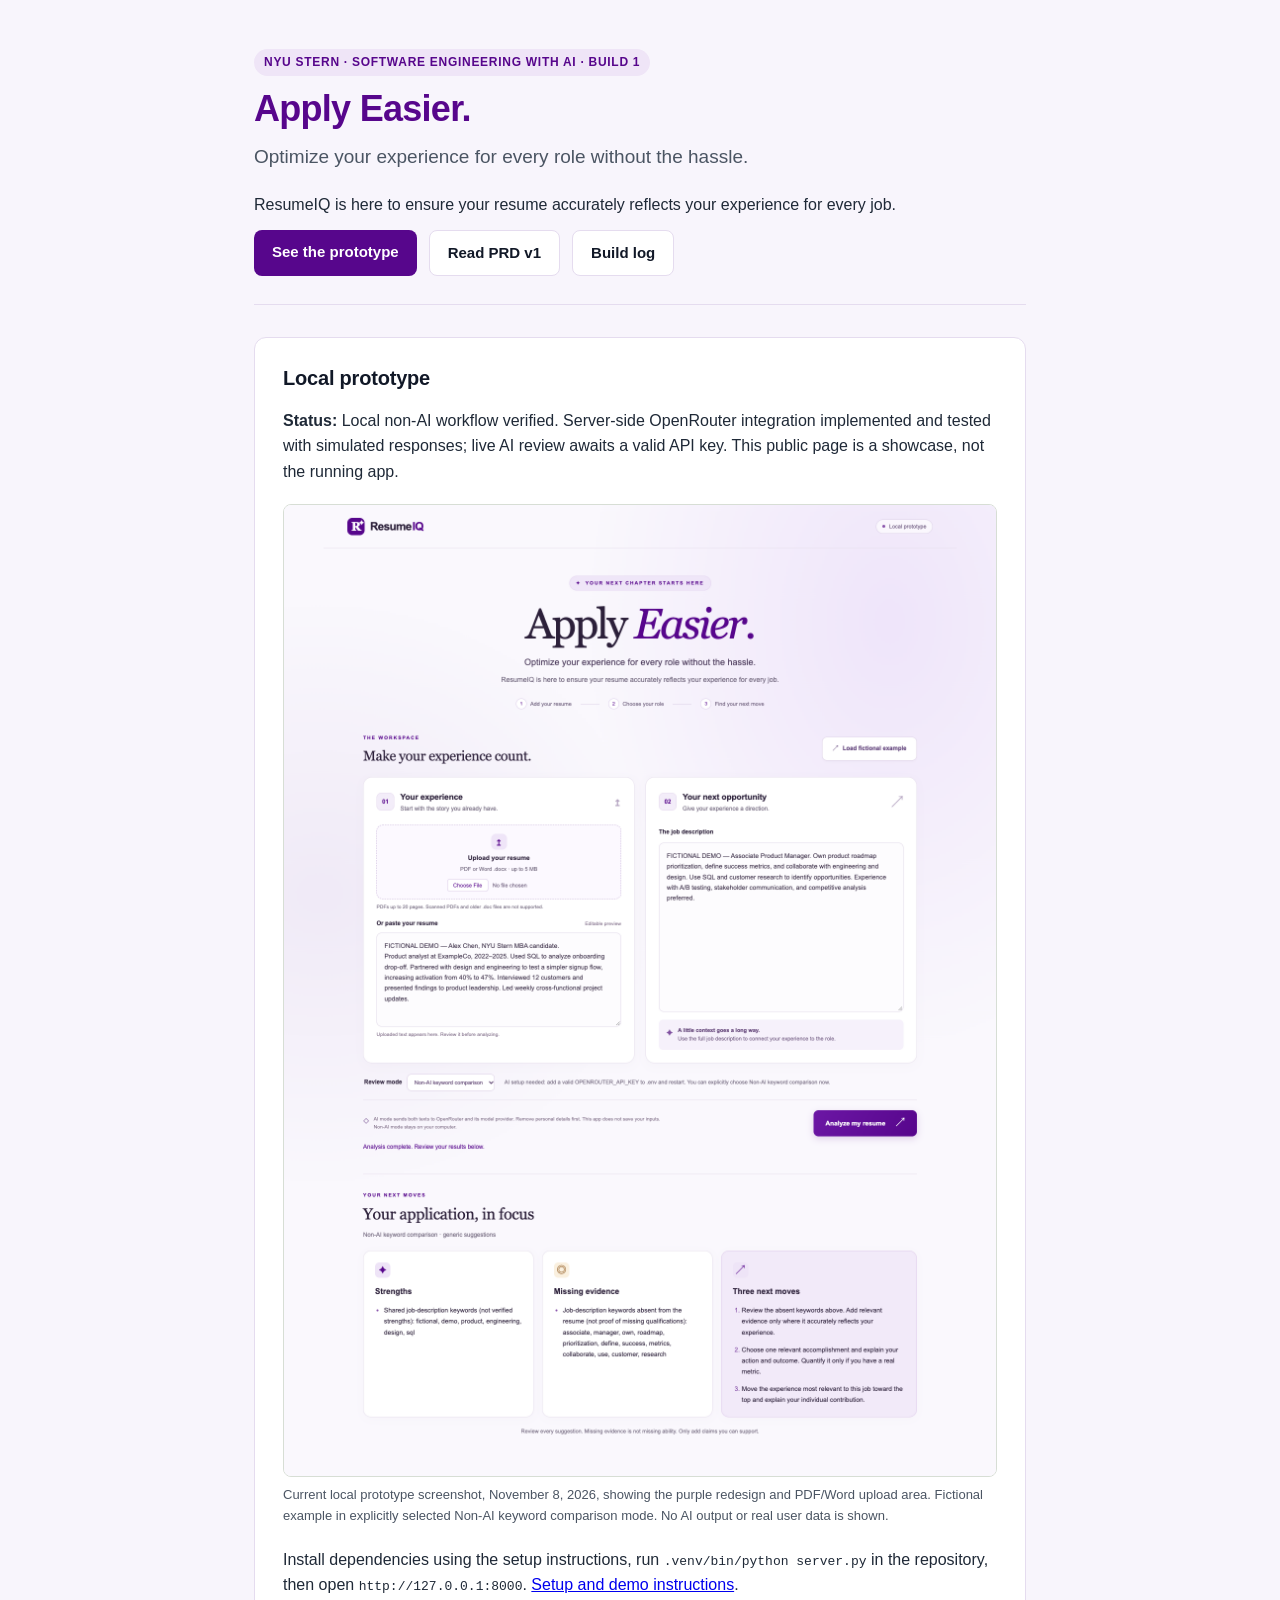
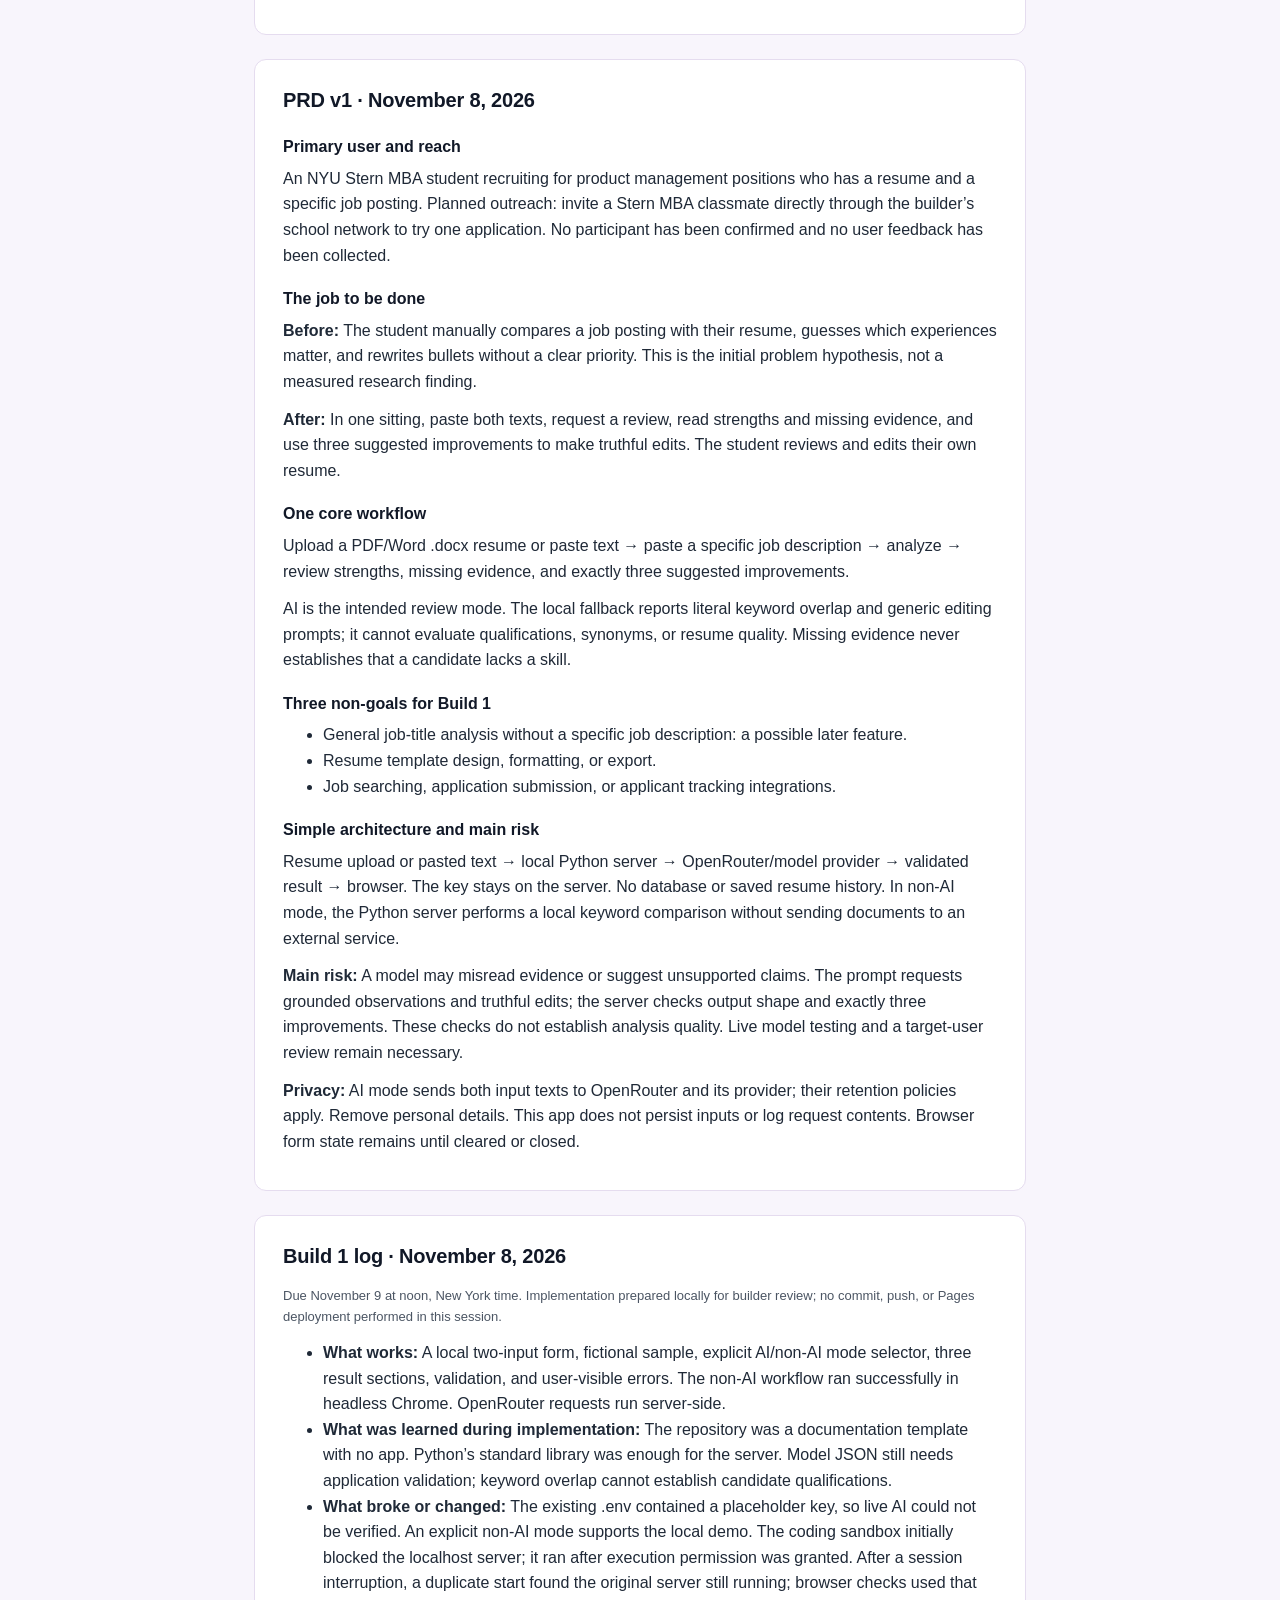
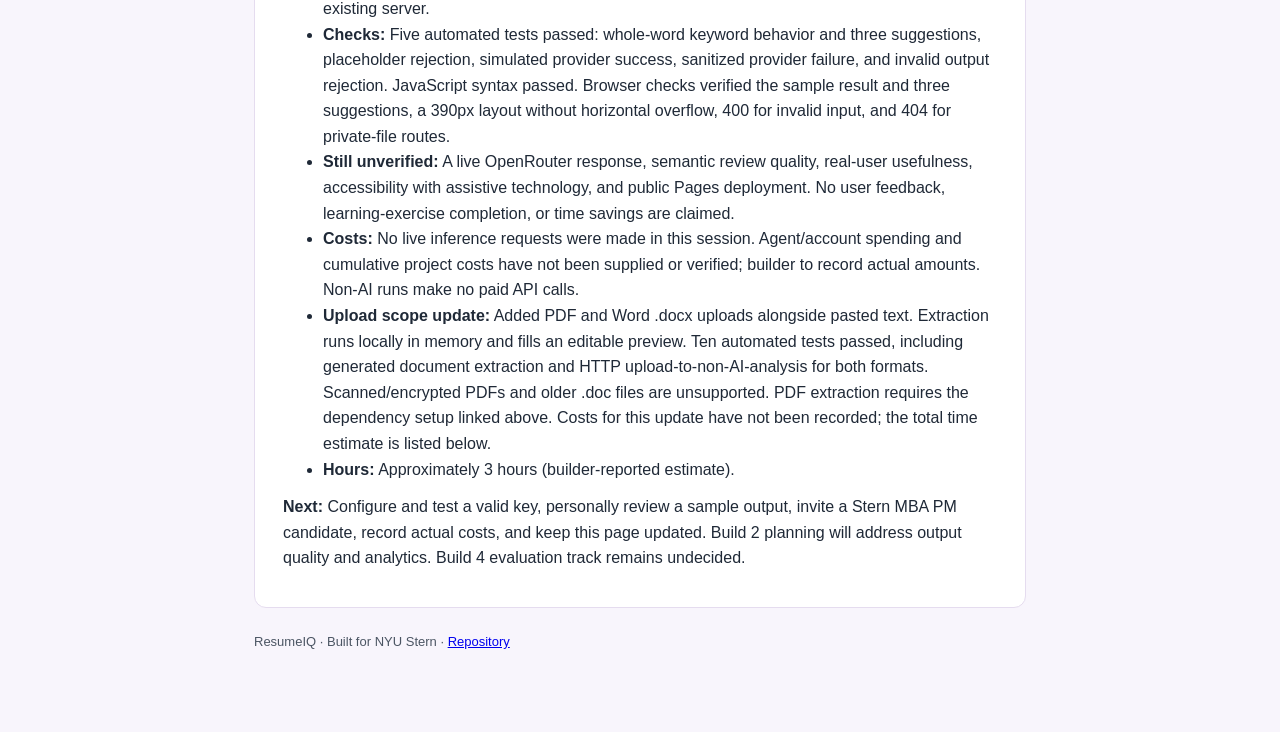
==== commit e0bd7d3a: "Record reported build hours and refresh screenshot cache URL" ====
--- a/docs/index.html
+++ b/docs/index.html
@@ -152,7 +152,7 @@
     <section id="live-demo">
       <h2>Local prototype</h2>
       <p><strong>Status:</strong> Local non-AI workflow verified. Server-side OpenRouter integration implemented and tested with simulated responses; live AI review awaits a valid API key. This public page is a showcase, not the running app.</p>
-      <figure style="margin:20px 0"><a href="assets/prototype.png"><img src="assets/prototype.png" width="1440" height="1964" style="width:100%;height:auto;border:1px solid #d7ded5;border-radius:8px" alt="Redesigned purple ResumeIQ prototype with the Apply Easier headline, PDF/Word upload area, fictional resume and job description, and three non-AI result cards."></a><figcaption class="meta">Current local prototype screenshot, November 8, 2026, showing the purple redesign and PDF/Word upload area. Fictional example in explicitly selected Non-AI keyword comparison mode. No AI output or real user data is shown.</figcaption></figure>
+      <figure style="margin:20px 0"><a href="assets/prototype.png?v=purple-layout-749d4e6"><img src="assets/prototype.png?v=purple-layout-749d4e6" width="1440" height="1964" style="width:100%;height:auto;border:1px solid #d7ded5;border-radius:8px" alt="Redesigned purple ResumeIQ prototype with the Apply Easier headline, PDF/Word upload area, fictional resume and job description, and three non-AI result cards."></a><figcaption class="meta">Current local prototype screenshot, November 8, 2026, showing the purple redesign and PDF/Word upload area. Fictional example in explicitly selected Non-AI keyword comparison mode. No AI output or real user data is shown.</figcaption></figure>
       <p>Install dependencies using the setup instructions, run <code>.venv/bin/python server.py</code> in the repository, then open <code>http://127.0.0.1:8000</code>. <a href="https://github.com/building-with-ai-f26/mss9540-projectTBD#readme">Setup and demo instructions</a>.</p>
     </section>
     <section id="prd">
@@ -182,10 +182,10 @@
         <li><strong>Checks:</strong> Five automated tests passed: whole-word keyword behavior and three suggestions, placeholder rejection, simulated provider success, sanitized provider failure, and invalid output rejection. JavaScript syntax passed. Browser checks verified the sample result and three suggestions, a 390px layout without horizontal overflow, 400 for invalid input, and 404 for private-file routes.</li>
         <li><strong>Still unverified:</strong> A live OpenRouter response, semantic review quality, real-user usefulness, accessibility with assistive technology, and public Pages deployment. No user feedback, learning-exercise completion, or time savings are claimed.</li>
         <li><strong>Costs:</strong> No live inference requests were made in this session. Agent/account spending and cumulative project costs have not been supplied or verified; builder to record actual amounts. Non-AI runs make no paid API calls.</li>
-        <li><strong>Upload scope update:</strong> Added PDF and Word .docx uploads alongside pasted text. Extraction runs locally in memory and fills an editable preview. Ten automated tests passed, including generated document extraction and HTTP upload-to-non-AI-analysis for both formats. Scanned/encrypted PDFs and older .doc files are unsupported. PDF extraction requires the dependency setup linked above. Costs and builder hours for this update have not been recorded.</li>
-        <li><strong>Hours:</strong> Builder hours not yet recorded. Builder to add actual time before submission.</li>
+        <li><strong>Upload scope update:</strong> Added PDF and Word .docx uploads alongside pasted text. Extraction runs locally in memory and fills an editable preview. Ten automated tests passed, including generated document extraction and HTTP upload-to-non-AI-analysis for both formats. Scanned/encrypted PDFs and older .doc files are unsupported. PDF extraction requires the dependency setup linked above. Costs for this update have not been recorded; the total time estimate is listed below.</li>
+        <li><strong>Hours:</strong> Approximately 3 hours (builder-reported estimate).</li>
       </ul>
-      <p><strong>Next:</strong> Configure and test a valid key, personally review a sample output, invite a Stern MBA PM candidate, record actual costs and hours, then publish this page. Build 2 planning will address output quality and analytics. Build 4 evaluation track remains undecided.</p>
+      <p><strong>Next:</strong> Configure and test a valid key, personally review a sample output, invite a Stern MBA PM candidate, record actual costs, and keep this page updated. Build 2 planning will address output quality and analytics. Build 4 evaluation track remains undecided.</p>
     </section>
     <footer class="meta">ResumeIQ · Built for NYU Stern · <a href="https://github.com/building-with-ai-f26/mss9540-projectTBD">Repository</a></footer>
   </main>
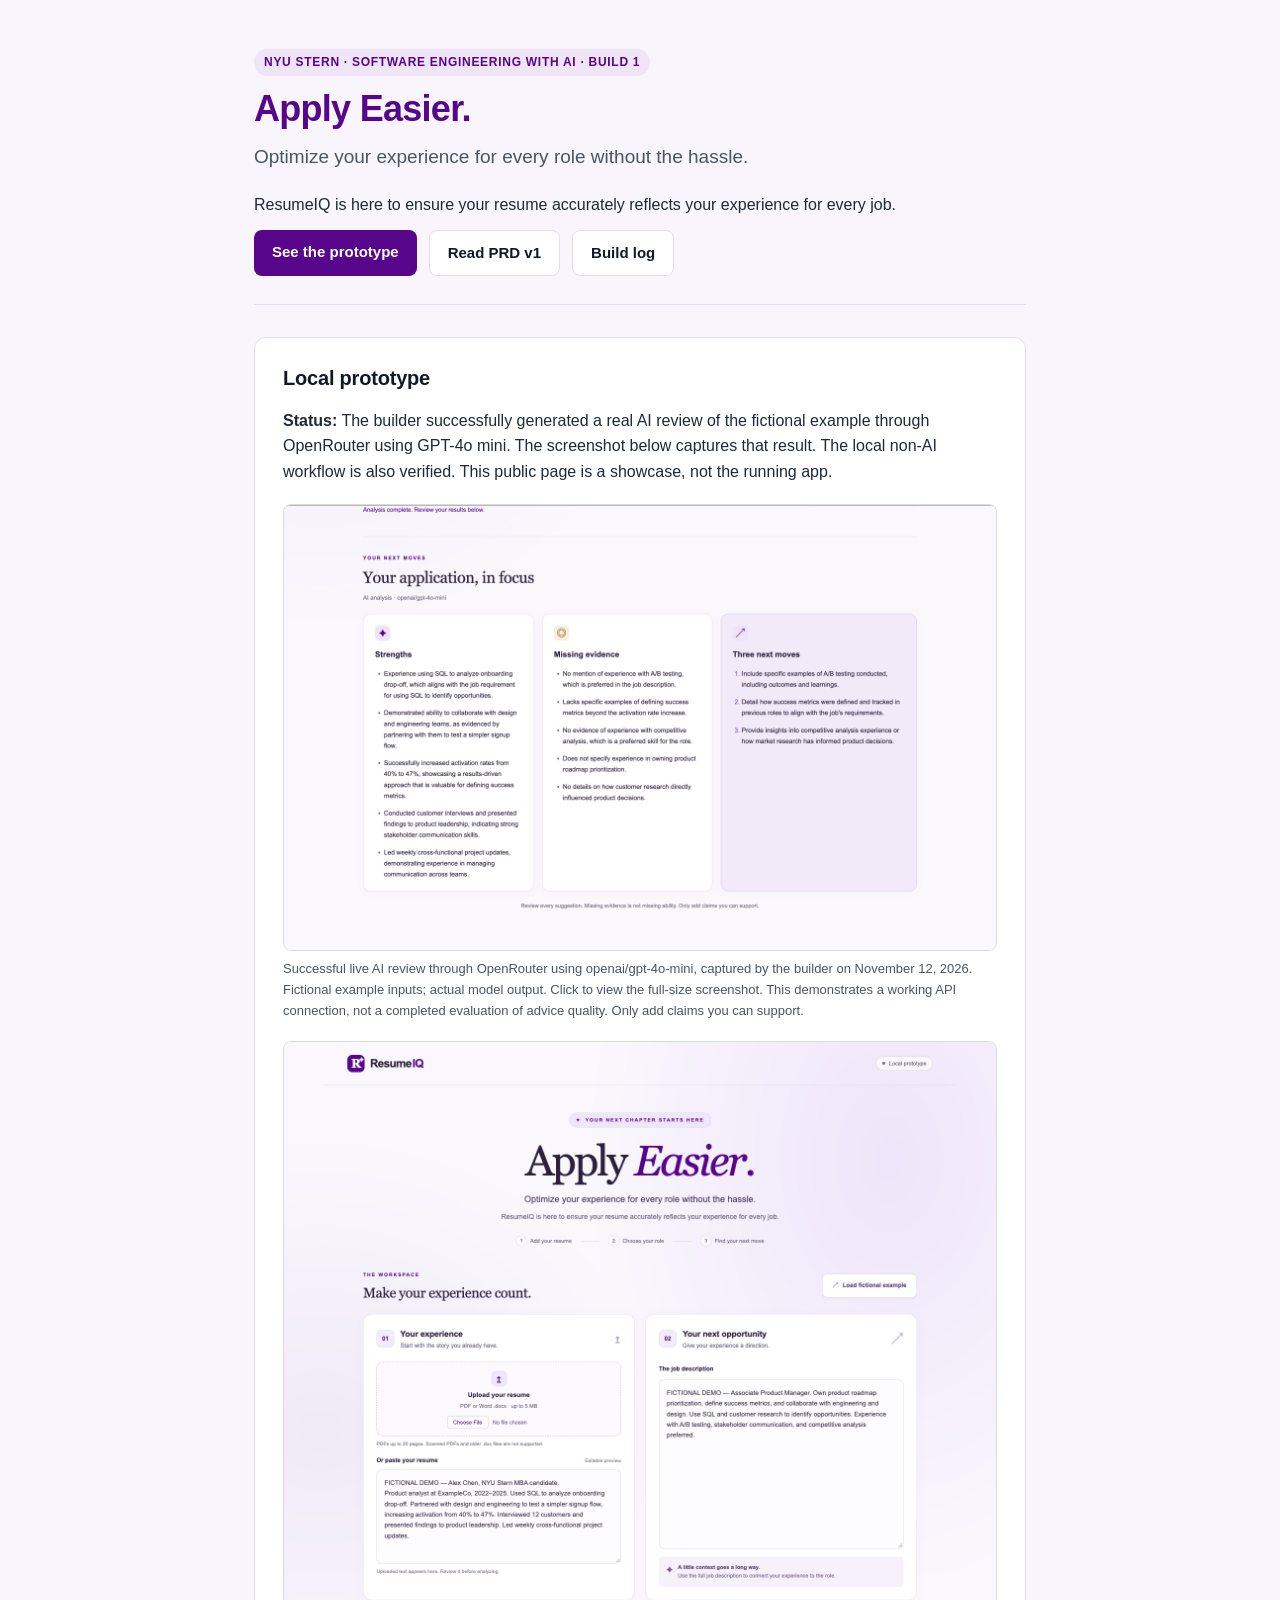
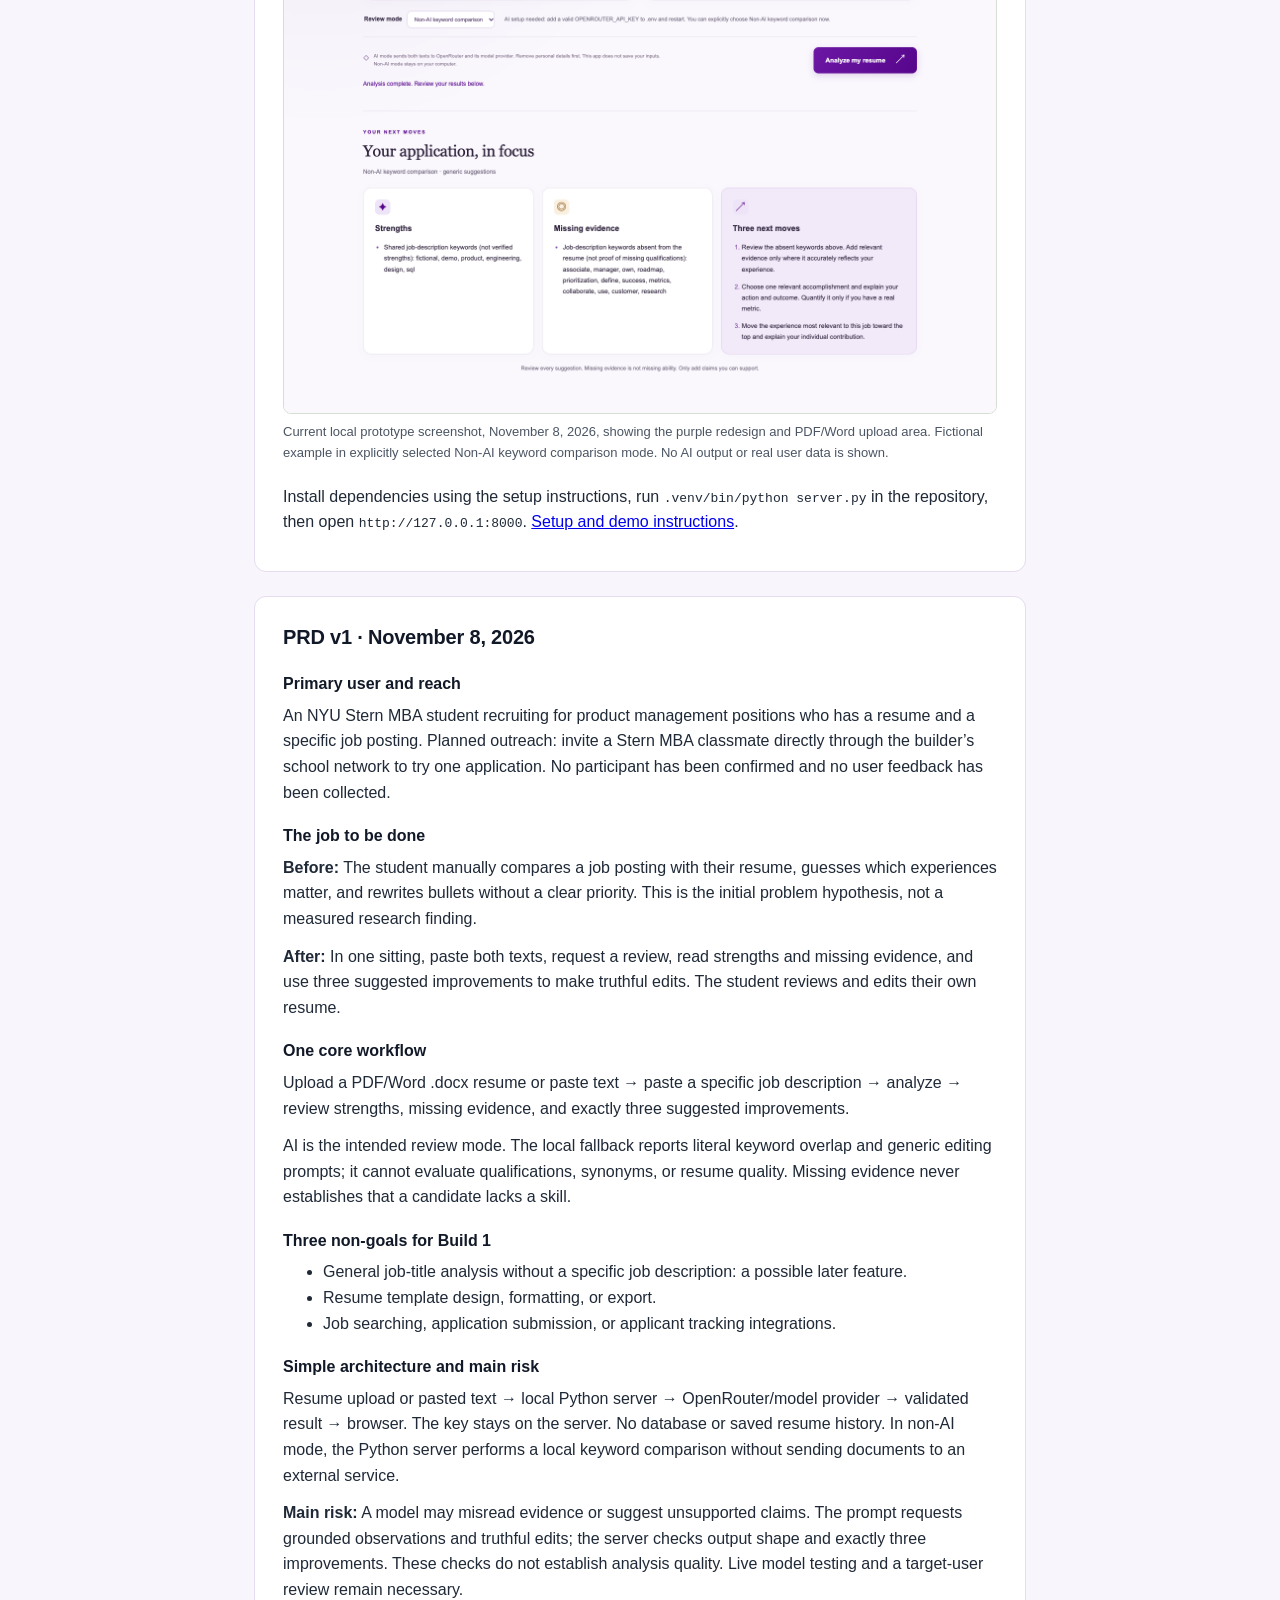
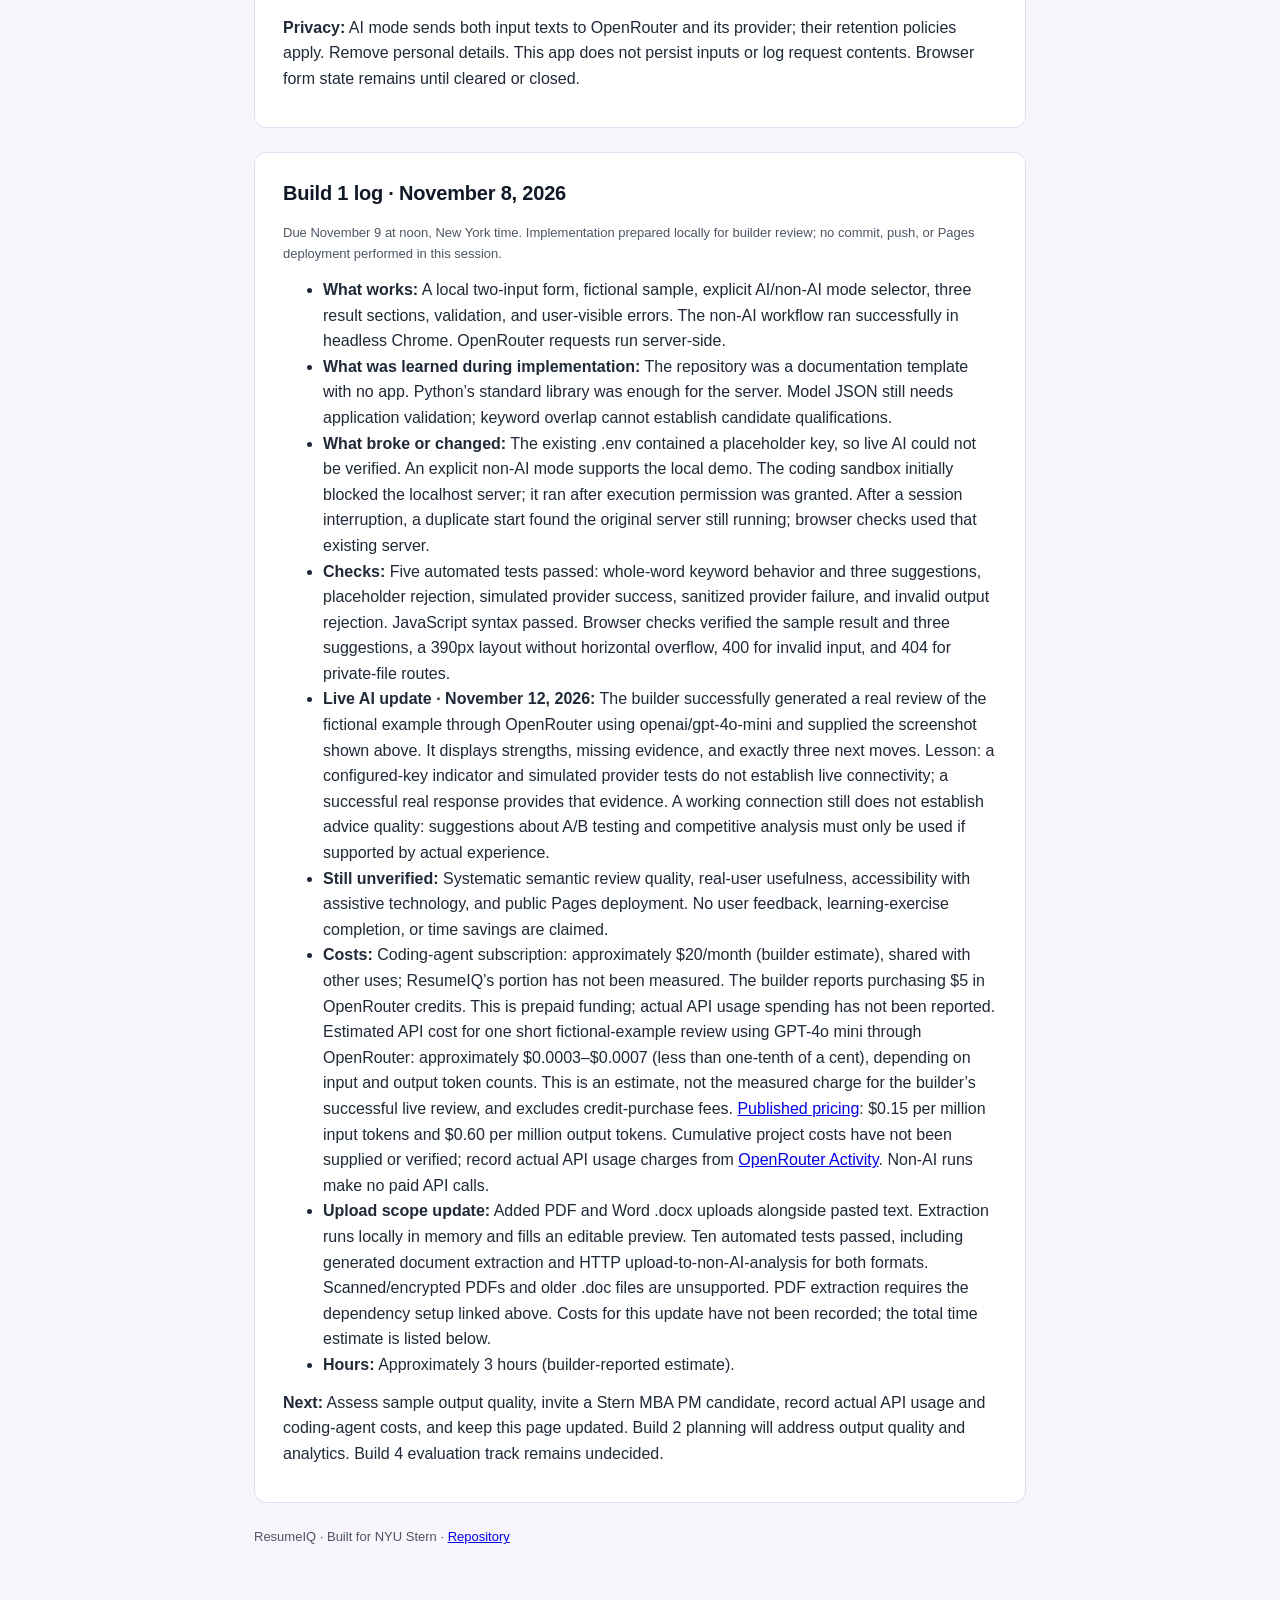
==== commit 38f9c4a1: "Document successful live AI review and Build 1 costs" ====
--- a/docs/index.html
+++ b/docs/index.html
@@ -151,7 +151,8 @@
     </header>
     <section id="live-demo">
       <h2>Local prototype</h2>
-      <p><strong>Status:</strong> Local non-AI workflow verified. Server-side OpenRouter integration implemented and tested with simulated responses; live AI review awaits a valid API key. This public page is a showcase, not the running app.</p>
+      <p><strong>Status:</strong> The builder successfully generated a real AI review of the fictional example through OpenRouter using GPT-4o mini. The screenshot below captures that result. The local non-AI workflow is also verified. This public page is a showcase, not the running app.</p>
+      <figure style="margin:20px 0"><a href="assets/ai-review.png"><img src="assets/ai-review.png" width="2880" height="1800" style="width:100%;height:auto;border:1px solid #d7ded5;border-radius:8px" alt="Successful ResumeIQ AI analysis labeled openai/gpt-4o-mini, showing strengths, missing evidence, and three next moves for the fictional example."></a><figcaption class="meta">Successful live AI review through OpenRouter using openai/gpt-4o-mini, captured by the builder on November 12, 2026. Fictional example inputs; actual model output. Click to view the full-size screenshot. This demonstrates a working API connection, not a completed evaluation of advice quality. Only add claims you can support.</figcaption></figure>
       <figure style="margin:20px 0"><a href="assets/prototype.png?v=purple-layout-749d4e6"><img src="assets/prototype.png?v=purple-layout-749d4e6" width="1440" height="1964" style="width:100%;height:auto;border:1px solid #d7ded5;border-radius:8px" alt="Redesigned purple ResumeIQ prototype with the Apply Easier headline, PDF/Word upload area, fictional resume and job description, and three non-AI result cards."></a><figcaption class="meta">Current local prototype screenshot, November 8, 2026, showing the purple redesign and PDF/Word upload area. Fictional example in explicitly selected Non-AI keyword comparison mode. No AI output or real user data is shown.</figcaption></figure>
       <p>Install dependencies using the setup instructions, run <code>.venv/bin/python server.py</code> in the repository, then open <code>http://127.0.0.1:8000</code>. <a href="https://github.com/building-with-ai-f26/mss9540-projectTBD#readme">Setup and demo instructions</a>.</p>
     </section>
@@ -180,12 +181,13 @@
         <li><strong>What was learned during implementation:</strong> The repository was a documentation template with no app. Python’s standard library was enough for the server. Model JSON still needs application validation; keyword overlap cannot establish candidate qualifications.</li>
         <li><strong>What broke or changed:</strong> The existing .env contained a placeholder key, so live AI could not be verified. An explicit non-AI mode supports the local demo. The coding sandbox initially blocked the localhost server; it ran after execution permission was granted. After a session interruption, a duplicate start found the original server still running; browser checks used that existing server.</li>
         <li><strong>Checks:</strong> Five automated tests passed: whole-word keyword behavior and three suggestions, placeholder rejection, simulated provider success, sanitized provider failure, and invalid output rejection. JavaScript syntax passed. Browser checks verified the sample result and three suggestions, a 390px layout without horizontal overflow, 400 for invalid input, and 404 for private-file routes.</li>
-        <li><strong>Still unverified:</strong> A live OpenRouter response, semantic review quality, real-user usefulness, accessibility with assistive technology, and public Pages deployment. No user feedback, learning-exercise completion, or time savings are claimed.</li>
-        <li><strong>Costs:</strong> No live inference requests were made in this session. Agent/account spending and cumulative project costs have not been supplied or verified; builder to record actual amounts. Non-AI runs make no paid API calls.</li>
+        <li><strong>Live AI update · November 12, 2026:</strong> The builder successfully generated a real review of the fictional example through OpenRouter using openai/gpt-4o-mini and supplied the screenshot shown above. It displays strengths, missing evidence, and exactly three next moves. Lesson: a configured-key indicator and simulated provider tests do not establish live connectivity; a successful real response provides that evidence. A working connection still does not establish advice quality: suggestions about A/B testing and competitive analysis must only be used if supported by actual experience.</li>
+        <li><strong>Still unverified:</strong> Systematic semantic review quality, real-user usefulness, accessibility with assistive technology, and public Pages deployment. No user feedback, learning-exercise completion, or time savings are claimed.</li>
+        <li><strong>Costs:</strong> Coding-agent subscription: approximately $20/month (builder estimate), shared with other uses; ResumeIQ’s portion has not been measured. The builder reports purchasing $5 in OpenRouter credits. This is prepaid funding; actual API usage spending has not been reported. Estimated API cost for one short fictional-example review using GPT-4o mini through OpenRouter: approximately $0.0003–$0.0007 (less than one-tenth of a cent), depending on input and output token counts. This is an estimate, not the measured charge for the builder’s successful live review, and excludes credit-purchase fees. <a href="https://openrouter.ai/openai/gpt-4o-mini/providers">Published pricing</a>: $0.15 per million input tokens and $0.60 per million output tokens. Cumulative project costs have not been supplied or verified; record actual API usage charges from <a href="https://openrouter.ai/activity">OpenRouter Activity</a>. Non-AI runs make no paid API calls.</li>
         <li><strong>Upload scope update:</strong> Added PDF and Word .docx uploads alongside pasted text. Extraction runs locally in memory and fills an editable preview. Ten automated tests passed, including generated document extraction and HTTP upload-to-non-AI-analysis for both formats. Scanned/encrypted PDFs and older .doc files are unsupported. PDF extraction requires the dependency setup linked above. Costs for this update have not been recorded; the total time estimate is listed below.</li>
         <li><strong>Hours:</strong> Approximately 3 hours (builder-reported estimate).</li>
       </ul>
-      <p><strong>Next:</strong> Configure and test a valid key, personally review a sample output, invite a Stern MBA PM candidate, record actual costs, and keep this page updated. Build 2 planning will address output quality and analytics. Build 4 evaluation track remains undecided.</p>
+      <p><strong>Next:</strong> Assess sample output quality, invite a Stern MBA PM candidate, record actual API usage and coding-agent costs, and keep this page updated. Build 2 planning will address output quality and analytics. Build 4 evaluation track remains undecided.</p>
     </section>
     <footer class="meta">ResumeIQ · Built for NYU Stern · <a href="https://github.com/building-with-ai-f26/mss9540-projectTBD">Repository</a></footer>
   </main>
